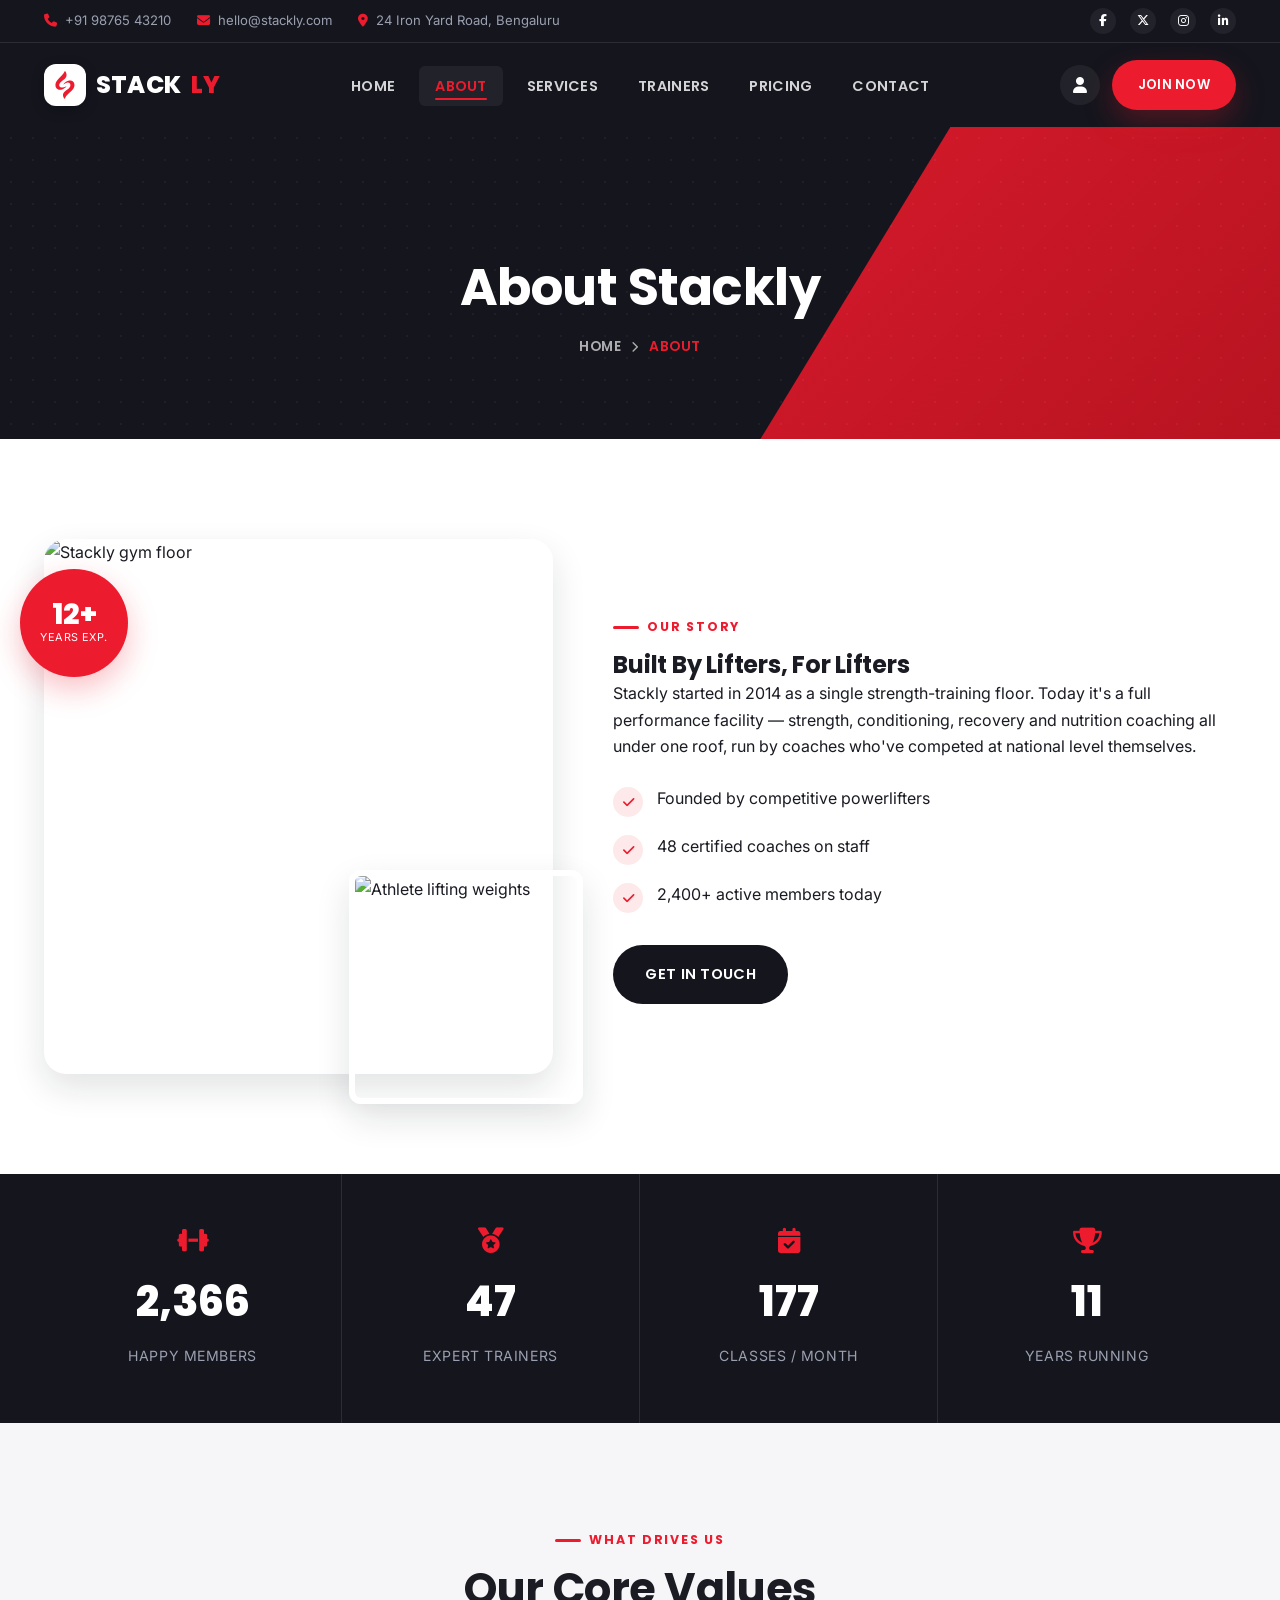
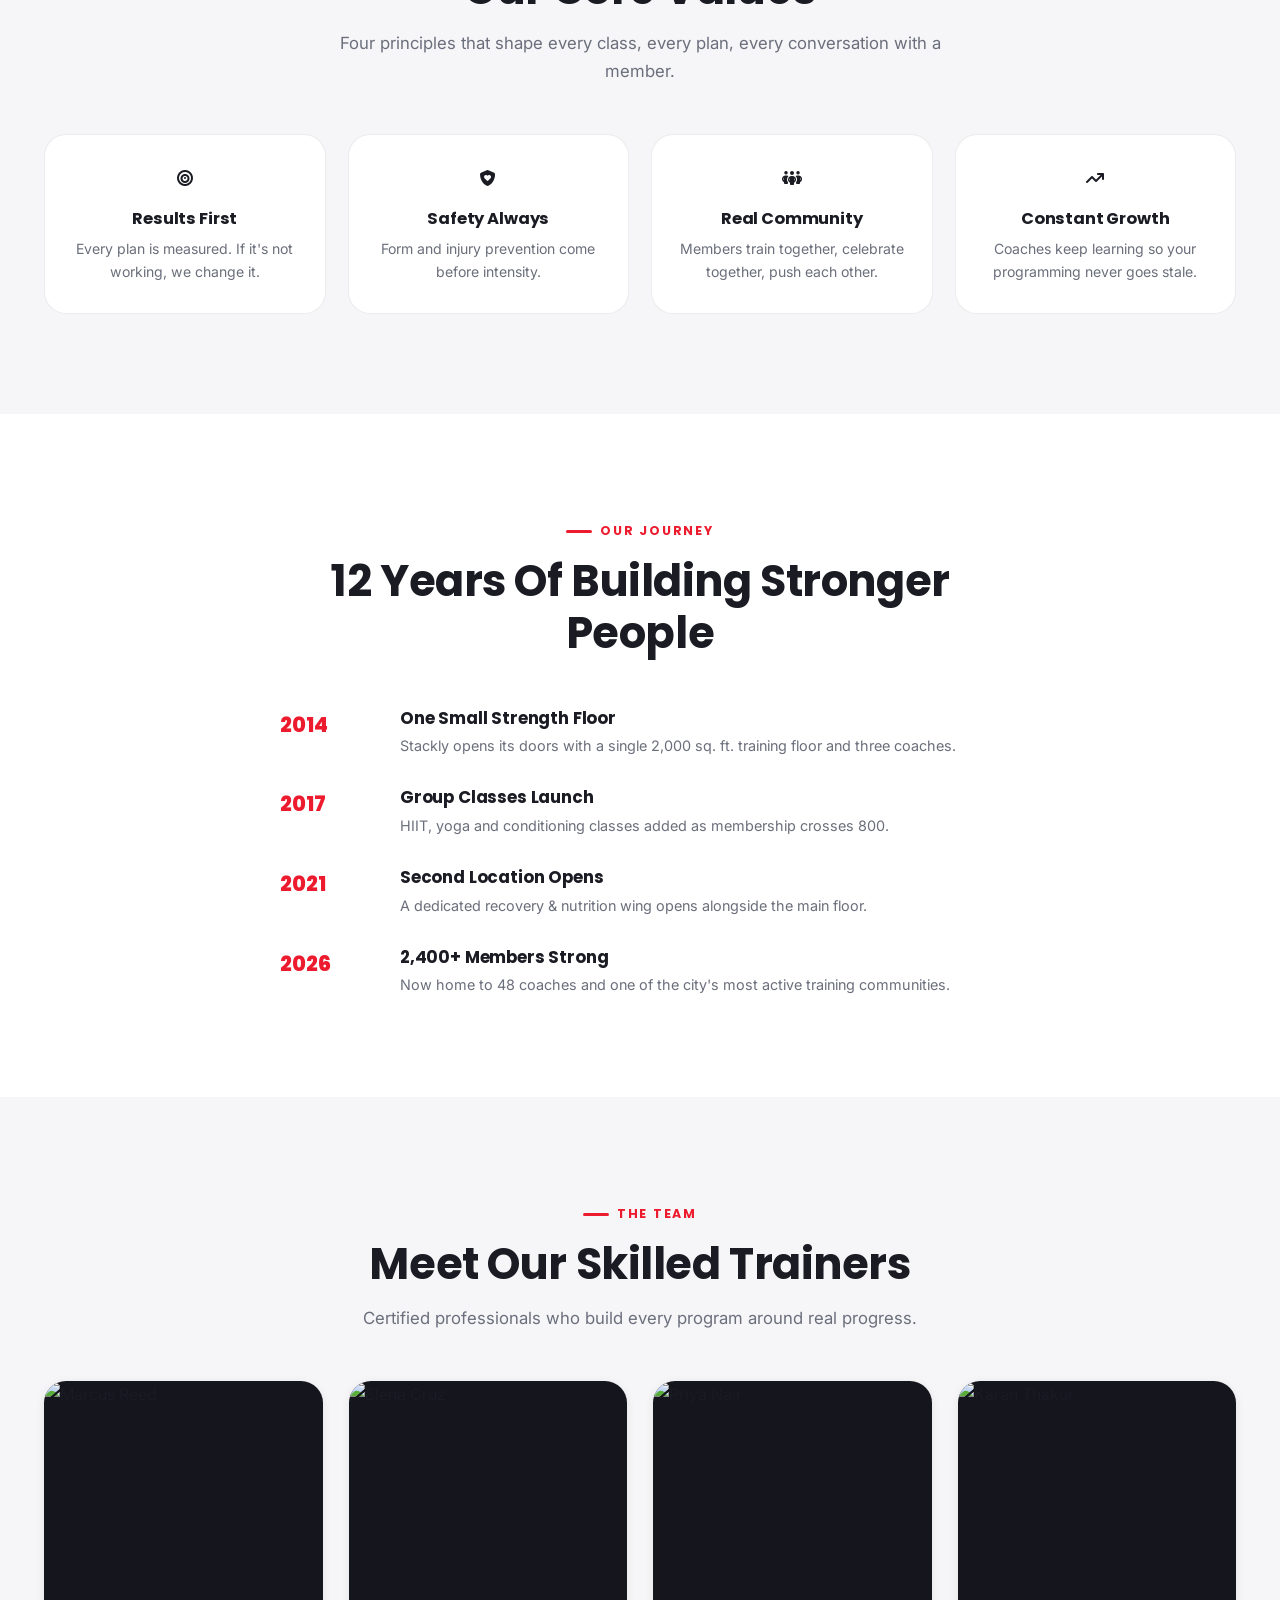
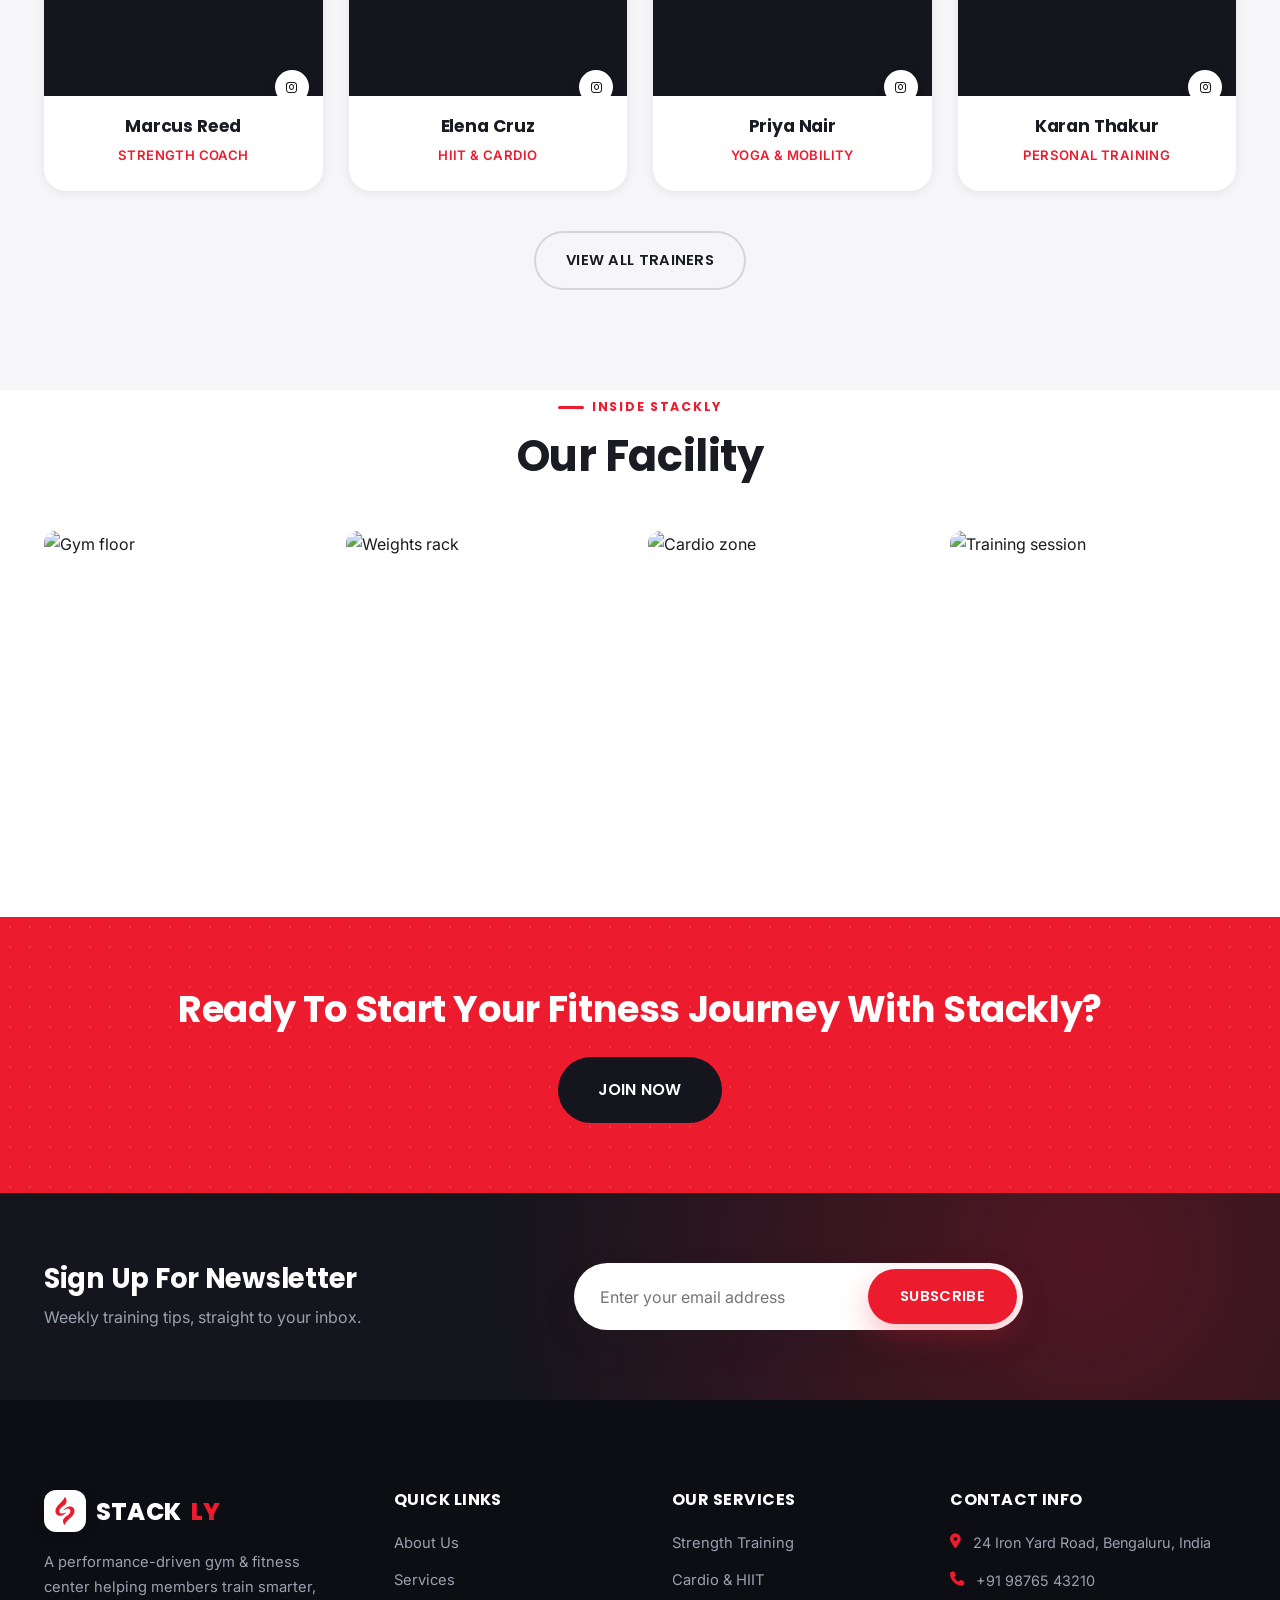
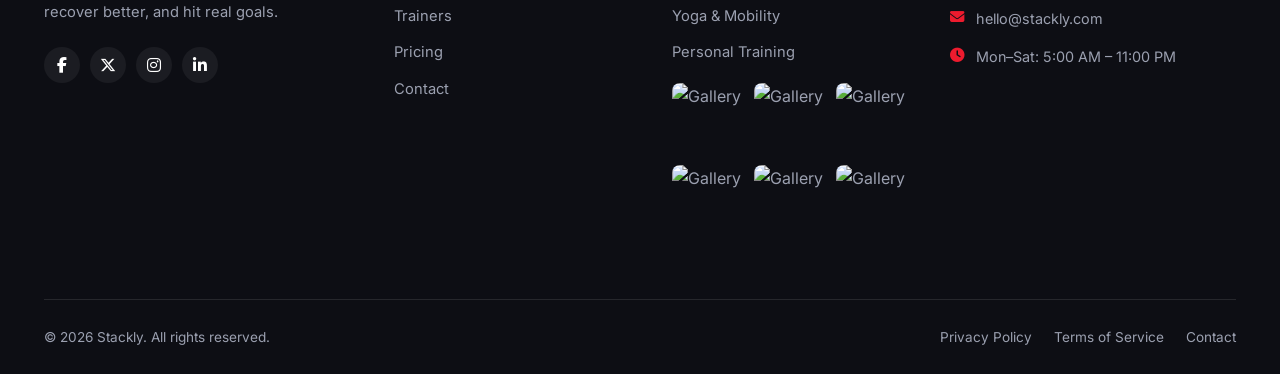
==== about.html @ 12e35c05 "first commit" ====
<!DOCTYPE html>
<html lang="en">
<head>
<meta charset="UTF-8" />
<meta name="viewport" content="width=device-width, initial-scale=1.0" />
<title>About Us — Stackly</title>
<meta name="description" content="Stackly is a performance gym and fitness center. Learn our story, values and the coaching team behind the training." />
<link rel="preconnect" href="https://fonts.googleapis.com">
<link rel="preconnect" href="https://fonts.gstatic.com" crossorigin>
<link href="https://fonts.googleapis.com/css2?family=Poppins:wght@500;600;700;800&family=Inter:wght@400;500;600;700&display=swap" rel="stylesheet">
<link rel="stylesheet" href="https://cdnjs.cloudflare.com/ajax/libs/font-awesome/6.5.1/css/all.min.css" integrity="sha512-DTOQO9RWCH3ppGqcWaEA1BIZOC6xxalwEsw9c2QQeAIftl+Vegovlnee1c9QX4TctnWMn13TZye+giMm8e2LwA==" crossorigin="anonymous" referrerpolicy="no-referrer" />
<link rel="stylesheet" href="style.css" />
</head>
<body>

<div id="loader" role="status" aria-live="polite">
  <div class="loader-inner">
    <div class="loader-logo">STACK<span>LY</span></div>
    <div class="loader-spinner"><svg viewBox="0 0 100 100"><circle class="track" cx="50" cy="50" r="42"></circle><circle class="active" cx="50" cy="50" r="42"></circle></svg></div>
    <div class="loader-text">Loading…</div>
  </div>
</div>

<div class="topbar">
  <div class="container">
    <div class="topbar-meta">
      <span><i class="fa-solid fa-phone"></i> +91 98765 43210</span>
      <span><i class="fa-solid fa-envelope"></i> hello@stackly.com</span>
      <span><i class="fa-solid fa-location-dot"></i> 24 Iron Yard Road, Bengaluru</span>
    </div>
    <div class="topbar-social">
      <a href="#" aria-label="Facebook"><i class="fa-brands fa-facebook-f"></i></a>
      <a href="#" aria-label="Twitter"><i class="fa-brands fa-x-twitter"></i></a>
      <a href="#" aria-label="Instagram"><i class="fa-brands fa-instagram"></i></a>
      <a href="#" aria-label="LinkedIn"><i class="fa-brands fa-linkedin-in"></i></a>
    </div>
  </div>
</div>

<header class="navbar">
  <div class="container">
    <a href="index.html" class="nav-logo"><span class="bolt"><img src="assets/logo-mark.svg" alt="" class="logo-mark" /></span>STACK<span class="brand-alt">LY</span></a>
    <ul class="nav-links">
      <li><a href="index.html" class="nav-link">Home</a></li>
      <li><a href="about.html" class="nav-link">About</a></li>
      <li><a href="services.html" class="nav-link">Services</a></li>
      <li><a href="trainers.html" class="nav-link">Trainers</a></li>
      <li><a href="pricing.html" class="nav-link">Pricing</a></li>
      <li><a href="contact.html" class="nav-link">Contact</a></li>
    </ul>
    <div class="nav-actions">
      <a href="login.html" class="nav-icon-btn" aria-label="Login"><i class="fa-solid fa-user"></i></a>
      <a href="signup.html" class="btn btn-primary">Join Now</a>
    </div>
    <button class="nav-toggle" aria-label="Toggle menu" aria-expanded="false"><span></span><span></span><span></span></button>
  </div>
</header>

<div class="mobile-overlay">
  <ul class="mobile-links">
    <li><a href="index.html">Home</a></li>
    <li><a href="about.html">About</a></li>
    <li><a href="services.html">Services</a></li>
    <li><a href="trainers.html">Trainers</a></li>
    <li><a href="pricing.html">Pricing</a></li>
    <li><a href="contact.html">Contact</a></li>
  </ul>
  <div class="mobile-actions">
    <a href="login.html" class="btn btn-outline btn-block">Login</a>
    <a href="signup.html" class="btn btn-primary btn-block">Join Now</a>
  </div>
  <div class="mobile-meta">
    <span><i class="fa-solid fa-phone"></i>&nbsp; +91 98765 43210</span>
    <span><i class="fa-solid fa-envelope"></i>&nbsp; hello@stackly.com</span>
  </div>
</div>

<section class="page-hero">
  <div class="container">
    <h1>About Stackly</h1>
    <div class="breadcrumb"><a href="index.html">Home</a><i class="fa-solid fa-chevron-right"></i><span class="current">About</span></div>
  </div>
</section>

<section class="about-teaser">
  <div class="container">
    <div class="teaser-media">
      <div class="teaser-exp-badge"><strong>12+</strong><span>Years Exp.</span></div>
      <div class="teaser-photo-main photo"><img src="https://images.unsplash.com/photo-1534438327276-14e5300c3a48?auto=format&fm=webp&fit=crop&w=800&q=80" alt="Stackly gym floor" loading="lazy" /></div>
      <div class="teaser-photo-float photo"><img src="https://images.unsplash.com/photo-1571731956672-f2b94d7dd0cb?auto=format&fm=webp&fit=crop&w=500&q=80" alt="Athlete lifting weights" loading="lazy" /></div>
    </div>
    <div class="teaser-content">
      <span class="eyebrow">Our Story</span>
      <h2>Built By Lifters, For Lifters</h2>
      <p>Stackly started in 2014 as a single strength-training floor. Today it's a full performance facility — strength, conditioning, recovery and nutrition coaching all under one roof, run by coaches who've competed at national level themselves.</p>
      <ul class="teaser-list">
        <li><i class="fa-solid fa-check"></i> Founded by competitive powerlifters</li>
        <li><i class="fa-solid fa-check"></i> 48 certified coaches on staff</li>
        <li><i class="fa-solid fa-check"></i> 2,400+ active members today</li>
      </ul>
      <a href="contact.html" class="btn btn-dark">Get In Touch</a>
    </div>
  </div>
</section>

<section class="stats-row">
  <div class="container">
    <div class="stat-item"><i class="fa-solid fa-dumbbell"></i><span class="stat-num" data-count="2400">0</span><span class="stat-label">Happy Members</span></div>
    <div class="stat-item"><i class="fa-solid fa-medal"></i><span class="stat-num" data-count="48">0</span><span class="stat-label">Expert Trainers</span></div>
    <div class="stat-item"><i class="fa-solid fa-calendar-check"></i><span class="stat-num" data-count="180">0</span><span class="stat-label">Classes / Month</span></div>
    <div class="stat-item"><i class="fa-solid fa-trophy"></i><span class="stat-num" data-count="12">0</span><span class="stat-label">Years Running</span></div>
  </div>
</section>

<section class="bg-alt" style="padding:100px 0;">
  <div class="container">
    <div class="section-head center">
      <span class="eyebrow">What Drives Us</span>
      <h2>Our Core Values</h2>
      <p>Four principles that shape every class, every plan, every conversation with a member.</p>
    </div>
    <div class="value-grid">
      <div class="value-card reveal reveal-delay-1"><div class="service-icon"><i class="fa-solid fa-bullseye"></i></div><h3>Results First</h3><p>Every plan is measured. If it's not working, we change it.</p></div>
      <div class="value-card reveal reveal-delay-2"><div class="service-icon"><i class="fa-solid fa-shield-heart"></i></div><h3>Safety Always</h3><p>Form and injury prevention come before intensity.</p></div>
      <div class="value-card reveal reveal-delay-3"><div class="service-icon"><i class="fa-solid fa-people-group"></i></div><h3>Real Community</h3><p>Members train together, celebrate together, push each other.</p></div>
      <div class="value-card reveal reveal-delay-4"><div class="service-icon"><i class="fa-solid fa-arrow-trend-up"></i></div><h3>Constant Growth</h3><p>Coaches keep learning so your programming never goes stale.</p></div>
    </div>
  </div>
</section>

<section style="padding:100px 0;">
  <div class="container">
    <div class="section-head center">
      <span class="eyebrow">Our Journey</span>
      <h2>12 Years Of Building Stronger People</h2>
    </div>
    <div class="timeline">
      <div class="timeline-item reveal"><div class="timeline-year">2014</div><div><h3>One Small Strength Floor</h3><p>Stackly opens its doors with a single 2,000 sq. ft. training floor and three coaches.</p></div></div>
      <div class="timeline-item reveal"><div class="timeline-year">2017</div><div><h3>Group Classes Launch</h3><p>HIIT, yoga and conditioning classes added as membership crosses 800.</p></div></div>
      <div class="timeline-item reveal"><div class="timeline-year">2021</div><div><h3>Second Location Opens</h3><p>A dedicated recovery & nutrition wing opens alongside the main floor.</p></div></div>
      <div class="timeline-item reveal"><div class="timeline-year">2026</div><div><h3>2,400+ Members Strong</h3><p>Now home to 48 coaches and one of the city's most active training communities.</p></div></div>
    </div>
  </div>
</section>

<section class="trainers-strip">
  <div class="container">
    <div class="section-head center">
      <span class="eyebrow">The Team</span>
      <h2>Meet Our Skilled Trainers</h2>
      <p>Certified professionals who build every program around real progress.</p>
    </div>
    <div class="trainer-grid">
      <div class="trainer-card reveal reveal-delay-1">
        <div class="trainer-photo photo"><img src="https://images.unsplash.com/photo-1594381898411-846e7d193883?auto=format&fm=webp&fit=crop&w=500&q=80" alt="Marcus Reed" loading="lazy" /><div class="trainer-social"><a href="#"><i class="fa-brands fa-instagram"></i></a><a href="#"><i class="fa-brands fa-facebook-f"></i></a></div></div>
        <div class="trainer-info"><h3>Marcus Reed</h3><span>Strength Coach</span></div>
      </div>
      <div class="trainer-card reveal reveal-delay-2">
        <div class="trainer-photo photo"><img src="https://images.unsplash.com/photo-1548690312-e3b507d8c110?auto=format&fm=webp&fit=crop&w=500&q=80" alt="Elena Cruz" loading="lazy" /><div class="trainer-social"><a href="#"><i class="fa-brands fa-instagram"></i></a><a href="#"><i class="fa-brands fa-facebook-f"></i></a></div></div>
        <div class="trainer-info"><h3>Elena Cruz</h3><span>HIIT & Cardio</span></div>
      </div>
      <div class="trainer-card reveal reveal-delay-3">
        <div class="trainer-photo photo"><img src="https://images.unsplash.com/photo-1607962837359-5e7e89f86776?auto=format&fm=webp&fit=crop&w=500&q=80" alt="Priya Nair" loading="lazy" /><div class="trainer-social"><a href="#"><i class="fa-brands fa-instagram"></i></a><a href="#"><i class="fa-brands fa-facebook-f"></i></a></div></div>
        <div class="trainer-info"><h3>Priya Nair</h3><span>Yoga & Mobility</span></div>
      </div>
      <div class="trainer-card reveal reveal-delay-4">
        <div class="trainer-photo photo"><img src="https://images.unsplash.com/photo-1500648767791-00dcc994a43e?auto=format&fm=webp&fit=crop&w=500&q=80" alt="Karan Thakur" loading="lazy" /><div class="trainer-social"><a href="#"><i class="fa-brands fa-instagram"></i></a><a href="#"><i class="fa-brands fa-facebook-f"></i></a></div></div>
        <div class="trainer-info"><h3>Karan Thakur</h3><span>Personal Training</span></div>
      </div>
    </div>
    <div style="text-align:center; margin-top:40px;"><a href="trainers.html" class="btn btn-outline">View All Trainers</a></div>
  </div>
</section>

<section style="padding:0 0 100px;">
  <div class="container">
    <div class="section-head center">
      <span class="eyebrow">Inside Stackly</span>
      <h2>Our Facility</h2>
    </div>
    <div class="gallery-grid">
      <a href="#" class="photo"><img src="https://images.unsplash.com/photo-1534438327276-14e5300c3a48?auto=format&fm=webp&fit=crop&w=400&q=80" alt="Gym floor" loading="lazy" /></a>
      <a href="#" class="photo"><img src="https://images.unsplash.com/photo-1571731956672-f2b94d7dd0cb?auto=format&fm=webp&fit=crop&w=400&q=80" alt="Weights rack" loading="lazy" /></a>
      <a href="#" class="photo"><img src="https://images.unsplash.com/photo-1583454110551-21f2fa2afe61?auto=format&fm=webp&fit=crop&w=400&q=80" alt="Cardio zone" loading="lazy" /></a>
      <a href="#" class="photo"><img src="https://images.unsplash.com/photo-1517836357463-d25dfeac3438?auto=format&fm=webp&fit=crop&w=400&q=80" alt="Training session" loading="lazy" /></a>
    </div>
  </div>
</section>

<section class="cta-band">
  <div class="container">
    <h2>Ready To Start Your Fitness Journey With Stackly?</h2>
    <a href="signup.html" class="btn btn-dark btn-lg">Join Now</a>
  </div>
</section>

<section class="newsletter-band">
  <div class="container">
    <div class="newsletter-copy"><h2>Sign Up For Newsletter</h2><p>Weekly training tips, straight to your inbox.</p></div>
    <form class="newsletter-form"><input type="email" placeholder="Enter your email address" required /><button type="submit" class="btn btn-primary">Subscribe</button></form>
    <span class="form-msg"></span>
  </div>
</section>

<footer class="footer">
  <div class="container">
    <div class="footer-grid">
      <div class="footer-brand">
        <a href="index.html" class="nav-logo"><span class="bolt"><img src="assets/logo-mark.svg" alt="" class="logo-mark" /></span>STACK<span class="brand-alt">LY</span></a>
        <p>A performance-driven gym & fitness center helping members train smarter, recover better, and hit real goals.</p>
        <div class="footer-social"><a href="#"><i class="fa-brands fa-facebook-f"></i></a><a href="#"><i class="fa-brands fa-x-twitter"></i></a><a href="#"><i class="fa-brands fa-instagram"></i></a><a href="#"><i class="fa-brands fa-linkedin-in"></i></a></div>
      </div>
      <div class="footer-col"><h4>Quick Links</h4><div class="footer-links"><a href="about.html">About Us</a><a href="services.html">Services</a><a href="trainers.html">Trainers</a><a href="pricing.html">Pricing</a><a href="contact.html">Contact</a></div></div>
      <div class="footer-col">
        <h4>Our Services</h4>
        <div class="footer-links"><a href="services.html#strength">Strength Training</a><a href="services.html#cardio">Cardio & HIIT</a><a href="services.html#yoga">Yoga & Mobility</a><a href="services.html#personal">Personal Training</a></div>
        <div class="footer-gallery">
          <a href="#" class="photo"><img src="https://images.unsplash.com/photo-1534438327276-14e5300c3a48?auto=format&fm=webp&fit=crop&w=200&q=80" alt="Gallery" loading="lazy" /></a>
          <a href="#" class="photo"><img src="https://images.unsplash.com/photo-1571731956672-f2b94d7dd0cb?auto=format&fm=webp&fit=crop&w=200&q=80" alt="Gallery" loading="lazy" /></a>
          <a href="#" class="photo"><img src="https://images.unsplash.com/photo-1583454110551-21f2fa2afe61?auto=format&fm=webp&fit=crop&w=200&q=80" alt="Gallery" loading="lazy" /></a>
          <a href="#" class="photo"><img src="https://images.unsplash.com/photo-1594381898411-846e7d193883?auto=format&fm=webp&fit=crop&w=200&q=80" alt="Gallery" loading="lazy" /></a>
          <a href="#" class="photo"><img src="https://images.unsplash.com/photo-1548690312-e3b507d8c110?auto=format&fm=webp&fit=crop&w=200&q=80" alt="Gallery" loading="lazy" /></a>
          <a href="#" class="photo"><img src="https://images.unsplash.com/photo-1607962837359-5e7e89f86776?auto=format&fm=webp&fit=crop&w=200&q=80" alt="Gallery" loading="lazy" /></a>
        </div>
      </div>
      <div class="footer-col">
        <h4>Contact Info</h4>
        <ul class="footer-contact">
          <li><i class="fa-solid fa-location-dot"></i> 24 Iron Yard Road, Bengaluru, India</li>
          <li><i class="fa-solid fa-phone"></i> +91 98765 43210</li>
          <li><i class="fa-solid fa-envelope"></i> hello@stackly.com</li>
          <li><i class="fa-solid fa-clock"></i> Mon–Sat: 5:00 AM – 11:00 PM</li>
        </ul>
      </div>
    </div>
    <div class="footer-bottom">
      <span>© 2026 Stackly. All rights reserved.</span>
      <div class="legal-links"><a href="#">Privacy Policy</a><a href="#">Terms of Service</a><a href="contact.html">Contact</a></div>
    </div>
  </div>
</footer>

<button class="scroll-top" aria-label="Scroll to top"><i class="fa-solid fa-arrow-up"></i></button>
<script src="script.js"></script>
</body>
</html>
---- style.css ----
/* =========================================================
   STACKLY — Gym & Fitness Center
   Design System / Shared Stylesheet — "Power Red" Theme
   Bold red + charcoal-black, white content sections,
   diagonal energy graphics for a high-performance training brand.
   ========================================================= */

/* ---------- Design Tokens ---------- */
:root {
  /* Brand colors */
  --bg: #ffffff;
  --bg-alt: #f6f6f9;
  --bg-dark: #14151d;
  --bg-dark-2: #1c1e29;
  --surface: #ffffff;
  --surface-dark: #1c1e29;
  --border: rgba(20, 21, 29, 0.08);
  --border-strong: rgba(20, 21, 29, 0.14);
  --border-on-dark: rgba(255, 255, 255, 0.1);

  --accent: #ed1b2e;          /* power red — primary CTA / energy */
  --accent-dark: #c5121f;
  --accent-rgb: 237, 27, 46;
  --ink: #14151d;             /* near-black secondary brand color */
  --ink-rgb: 20, 21, 29;

  --text: #1a1b23;
  --text-muted: #6b6f7b;
  --text-faint: #9698a3;
  --text-on-dark: #ffffff;
  --text-muted-on-dark: #9ba0b0;

  --success: #1fae72;
  --danger: #e0574a;

  --radius-sm: 6px;
  --radius-md: 12px;
  --radius-lg: 22px;
  --radius-pill: 999px;

  --shadow-sm: 0 2px 10px rgba(20, 21, 29, 0.08);
  --shadow-md: 0 14px 34px rgba(20, 21, 29, 0.12);
  --shadow-glow: 0 12px 30px rgba(237, 27, 46, 0.28);

  --ease: cubic-bezier(0.4, 0, 0.2, 1);
  --topbar-height: 42px;
  --nav-height: 84px;
}

@media (prefers-reduced-motion: reduce) {
  *, *::before, *::after {
    animation-duration: 0.01ms !important;
    animation-iteration-count: 1 !important;
    transition-duration: 0.01ms !important;
    scroll-behavior: auto !important;
  }
}

/* ---------- Reset ---------- */
* { margin: 0; padding: 0; box-sizing: border-box; }
html { scroll-behavior: smooth; }
body {
  background: var(--bg);
  color: var(--text);
  font-family: "Inter", -apple-system, BlinkMacSystemFont, sans-serif;
  font-size: 16px;
  line-height: 1.65;
  overflow-x: hidden;
  -webkit-font-smoothing: antialiased;
}
body.no-scroll { overflow: hidden; }
h1, h2, h3, h4, h5, h6 {
  font-family: "Poppins", "Inter", sans-serif;
  font-weight: 700;
  line-height: 1.2;
  color: var(--text);
  letter-spacing: -0.01em;
}
img { max-width: 100%; display: block; }
a { color: inherit; text-decoration: none; }
ul { list-style: none; }
button { font-family: inherit; cursor: pointer; border: none; background: none; }
input, textarea, select { font-family: inherit; font-size: inherit; }
.container {
  max-width: 1240px;
  margin: 0 auto;
  padding: 0 24px;
}
section { position: relative; }

/* ---------- Utility ---------- */
.text-accent { color: var(--accent); }
.bg-alt { background: var(--bg-alt); }
.bg-dark { background: var(--bg-dark); color: var(--text-on-dark); }
.mt-0 { margin-top: 0 !important; }

.eyebrow {
  display: inline-flex;
  align-items: center;
  gap: 8px;
  font-family: "Poppins", sans-serif;
  font-weight: 700;
  font-size: 0.78rem;
  letter-spacing: 0.14em;
  text-transform: uppercase;
  color: var(--accent);
  margin-bottom: 14px;
}
.eyebrow::before {
  content: "";
  width: 26px;
  height: 3px;
  background: var(--accent);
  border-radius: 2px;
}
.section-head {
  max-width: 640px;
  margin: 0 0 48px;
}
.section-head.center { margin-left: auto; margin-right: auto; text-align: center; }
.section-head h2 {
  font-size: clamp(1.9rem, 3.6vw, 2.7rem);
  margin-bottom: 14px;
}
.section-head p { color: var(--text-muted); font-size: 1.05rem; }
.bg-dark .section-head p { color: var(--text-muted-on-dark); }
.bg-dark .section-head h2 { color: var(--text-on-dark); }

/* ---------- Buttons ---------- */
.btn {
  display: inline-flex;
  align-items: center;
  justify-content: center;
  gap: 8px;
  padding: 15px 30px;
  border-radius: var(--radius-pill);
  font-family: "Poppins", sans-serif;
  font-weight: 600;
  font-size: 0.92rem;
  letter-spacing: 0.02em;
  text-transform: uppercase;
  transition: transform 0.25s var(--ease), box-shadow 0.25s var(--ease), background 0.25s var(--ease), color 0.25s var(--ease), border-color .25s var(--ease);
  white-space: nowrap;
  border: 2px solid transparent;
}
.btn-primary {
  background: var(--accent);
  color: #fff;
  box-shadow: var(--shadow-glow);
}
.btn-primary:hover { background: var(--accent-dark); transform: translateY(-3px); box-shadow: 0 18px 36px rgba(237,27,46,.36); }
.btn-dark {
  background: var(--ink);
  color: #fff;
}
.btn-dark:hover { background: #000; transform: translateY(-3px); }
.btn-outline {
  background: transparent;
  color: var(--text);
  border-color: var(--border-strong);
}
.btn-outline:hover { border-color: var(--accent); color: var(--accent); transform: translateY(-3px); }
.bg-dark .btn-outline, .navbar .btn-outline { color: var(--text-on-dark); border-color: var(--border-on-dark); }
.bg-dark .btn-outline:hover, .navbar .btn-outline:hover { border-color: var(--accent); color: var(--accent); }
.btn-lg { padding: 18px 38px; font-size: 0.98rem; }
.btn-sm { padding: 10px 20px; font-size: 0.8rem; }
.btn-block { width: 100%; }
.btn-icon-circle {
  width: 54px; height: 54px; border-radius: 50%;
  display: inline-flex; align-items: center; justify-content: center;
  background: var(--accent); color: #fff; font-size: 1rem;
  transition: transform .25s var(--ease), background .25s var(--ease);
}
.btn-icon-circle:hover { background: var(--ink); transform: translateY(-3px) rotate(8deg); }

/* ---------- Loader ---------- */
#loader {
  position: fixed; inset: 0; z-index: 9999;
  background: var(--bg-dark);
  display: flex; align-items: center; justify-content: center;
  transition: opacity 0.6s var(--ease), visibility 0.6s var(--ease);
}
#loader.hidden { opacity: 0; visibility: hidden; pointer-events: none; }
.loader-inner { text-align: center; }
.loader-logo {
  font-family: "Poppins", sans-serif;
  font-weight: 800;
  font-size: 1.9rem;
  letter-spacing: 0.06em;
  color: #fff;
  margin-bottom: 28px;
  text-transform: uppercase;
}
.loader-logo span { color: var(--accent); }
.loader-spinner { width: 70px; height: 70px; margin: 0 auto 20px; }
.loader-spinner svg { width: 100%; height: 100%; transform: rotate(-90deg); }
.loader-spinner .track { fill: none; stroke: rgba(255,255,255,0.12); stroke-width: 6; }
.loader-spinner .active {
  fill: none; stroke: var(--accent); stroke-width: 6; stroke-linecap: round;
  stroke-dasharray: 264;
  stroke-dashoffset: 264;
  animation: loaderDash 1.3s var(--ease) infinite;
}
@keyframes loaderDash {
  0% { stroke-dashoffset: 264; }
  50% { stroke-dashoffset: 60; }
  100% { stroke-dashoffset: 264; transform-origin: center; }
}
.loader-text { color: var(--text-muted-on-dark); font-size: 0.88rem; letter-spacing: 0.04em; }

/* ---------- Topbar ---------- */
.topbar {
  background: var(--ink);
  color: var(--text-muted-on-dark);
  font-size: 0.82rem;
  border-bottom: 1px solid var(--border-on-dark);
}
.topbar .container {
  display: flex;
  align-items: center;
  justify-content: space-between;
  height: var(--topbar-height);
}
.topbar-meta { display: flex; align-items: center; gap: 26px; }
.topbar-meta span { display: inline-flex; align-items: center; gap: 8px; }
.topbar-meta i { color: var(--accent); }
.topbar-social { display: flex; align-items: center; gap: 14px; }
.topbar-social a {
  width: 26px; height: 26px; border-radius: 50%;
  display: inline-flex; align-items: center; justify-content: center;
  background: rgba(255,255,255,0.06); color: #fff; font-size: 0.76rem;
  transition: background .25s var(--ease), color .25s var(--ease);
}
.topbar-social a:hover { background: var(--accent); }

/* ---------- Navbar ---------- */
.navbar {
  position: sticky; top: 0; z-index: 1000;
  background: var(--ink);
  height: var(--nav-height);
  display: flex; align-items: center;
  transition: box-shadow .3s var(--ease), height .3s var(--ease);
}
.navbar.scrolled { box-shadow: 0 8px 24px rgba(0,0,0,0.28); height: 72px; }
.navbar .container { display: flex; align-items: center; justify-content: space-between; width: 100%; }
.nav-logo {
  display: inline-flex; align-items: center; gap: 10px;
  font-family: "Poppins", sans-serif;
  font-weight: 800;
  font-size: 1.5rem;
  color: #fff;
  letter-spacing: 0.01em;
  text-transform: uppercase;
  transition: transform .3s var(--ease);
}
.nav-logo:hover { transform: translateY(-1px); }
.nav-logo .bolt {
  width: 42px; height: 42px; border-radius: 12px;
  background: #fff;
  display: inline-flex; align-items: center; justify-content: center;
  box-shadow: 0 4px 14px rgba(0,0,0,0.18);
  transition: transform .4s cubic-bezier(0.34, 1.56, 0.64, 1), box-shadow .3s var(--ease);
}
.nav-logo .bolt img { width: 22px; height: auto; display: block; }
.nav-logo:hover .bolt { transform: rotate(-10deg) scale(1.08); box-shadow: 0 8px 20px rgba(237,27,46,0.35); }
.nav-logo .brand-alt { color: var(--accent); font-weight: 800; }
.nav-links { display: flex; align-items: center; gap: 8px; }
.nav-link {
  position: relative;
  padding: 10px 16px;
  font-family: "Poppins", sans-serif;
  font-weight: 600;
  font-size: 0.9rem;
  color: rgba(255,255,255,0.82);
  text-transform: uppercase;
  letter-spacing: 0.02em;
  border-radius: var(--radius-sm);
  transition: color .25s var(--ease), background .25s var(--ease);
}
.nav-link:hover, .nav-link.active { color: #fff; background: rgba(255,255,255,0.06); }
.nav-link.active { color: var(--accent); }
.nav-actions { display: flex; align-items: center; gap: 12px; }
.nav-actions .btn { padding: 12px 24px; font-size: 0.82rem; }
.nav-icon-btn {
  width: 40px; height: 40px; border-radius: 50%;
  display: inline-flex; align-items: center; justify-content: center;
  color: #fff; background: rgba(255,255,255,0.06);
  transition: background .25s var(--ease), color .25s var(--ease);
}
.nav-icon-btn:hover { background: var(--accent); }

.nav-toggle {
  display: none;
  width: 44px; height: 44px;
  flex-direction: column; align-items: center; justify-content: center; gap: 5px;
  border-radius: 50%;
  background: rgba(255,255,255,0.06);
}
.nav-toggle span { width: 20px; height: 2px; background: #fff; border-radius: 2px; transition: transform .3s var(--ease), opacity .3s var(--ease); }
.nav-toggle.open span:nth-child(1) { transform: translateY(7px) rotate(45deg); }
.nav-toggle.open span:nth-child(2) { opacity: 0; }
.nav-toggle.open span:nth-child(3) { transform: translateY(-7px) rotate(-45deg); }

.mobile-overlay {
  position: fixed; inset: 0; z-index: 999;
  background: var(--ink);
  display: flex; flex-direction: column; align-items: center; justify-content: center; gap: 34px;
  transform: translateY(-100%);
  opacity: 0;
  transition: transform .5s var(--ease), opacity .5s var(--ease);
  padding: 90px 24px 40px;
  overflow-y: auto;
}
.mobile-overlay.open { transform: translateY(0); opacity: 1; }
.mobile-parent { display: flex; align-items: center; gap: 8px; }
.mobile-submenu { max-height: 0; overflow: hidden; transition: max-height .3s var(--ease); display: flex; flex-direction: column; gap: 10px; }
.mobile-submenu.open { max-height: 300px; margin-top: 10px; }
.mobile-submenu a { font-size: 1.05rem !important; color: var(--text-muted-on-dark) !important; }
.mobile-links { display: flex; flex-direction: column; align-items: center; gap: 14px; }
.mobile-links a {
  font-family: "Poppins", sans-serif;
  font-size: 1.5rem; font-weight: 700; color: #fff; text-transform: uppercase;
}
.mobile-links a:hover { color: var(--accent); }
.mobile-actions { display: flex; flex-direction: column; gap: 14px; width: 100%; max-width: 280px; }
.mobile-meta { display: flex; flex-direction: column; gap: 10px; color: var(--text-muted-on-dark); font-size: 0.9rem; text-align: center; }

/* ---------- Reveal / Counter shared utilities ---------- */
.reveal { opacity: 0; transform: translateY(34px); transition: opacity .7s var(--ease), transform .7s var(--ease); }
.reveal.in-view { opacity: 1; transform: translateY(0); }
.reveal-delay-1.in-view { transition-delay: .08s; }
.reveal-delay-2.in-view { transition-delay: .16s; }
.reveal-delay-3.in-view { transition-delay: .24s; }
.reveal-delay-4.in-view { transition-delay: .32s; }
.reveal-delay-5.in-view { transition-delay: .4s; }
.reveal-delay-6.in-view { transition-delay: .48s; }

.scroll-top {
  position: fixed; right: 26px; bottom: 26px; z-index: 500;
  width: 48px; height: 48px; border-radius: 50%;
  background: var(--accent); color: #fff;
  display: flex; align-items: center; justify-content: center;
  box-shadow: var(--shadow-glow);
  opacity: 0; visibility: hidden; transform: translateY(14px);
  transition: opacity .3s var(--ease), transform .3s var(--ease), visibility .3s var(--ease);
}
.scroll-top.show { opacity: 1; visibility: visible; transform: translateY(0); }

/* =========================================================
   HERO (Home)
   ========================================================= */
.hero {
  position: relative;
  background: var(--ink);
  color: #fff;
  padding: 100px 0 0;
  overflow: hidden;
  min-height: 720px;
  display: flex;
  align-items: center;
}
.hero::before {
  content: "";
  position: absolute;
  top: 0; right: -8%;
  width: 62%; height: 100%;
  background: linear-gradient(135deg, var(--accent), var(--accent-dark));
  clip-path: polygon(30% 0, 100% 0, 100% 100%, 0% 100%);
  opacity: 0.96;
}
.hero::after {
  content: "";
  position: absolute;
  inset: 0;
  background-image: radial-gradient(rgba(255,255,255,0.045) 1px, transparent 1px);
  background-size: 22px 22px;
  opacity: 0.5;
  pointer-events: none;
}
.hero .container {
  display: grid;
  grid-template-columns: 1.05fr 0.95fr;
  align-items: center;
  gap: 40px;
  position: relative;
  z-index: 2;
}
.hero-eyebrow {
  display: inline-flex; align-items: center; gap: 10px;
  background: rgba(255,255,255,0.08);
  border: 1px solid rgba(255,255,255,0.14);
  padding: 8px 18px; border-radius: var(--radius-pill);
  font-family: "Poppins", sans-serif; font-weight: 600; font-size: 0.8rem;
  letter-spacing: 0.08em; text-transform: uppercase;
  margin-bottom: 24px; color: #fff;
}
.hero-eyebrow i { color: var(--accent); }
.hero-content h1 {
  font-size: clamp(2.6rem, 5.4vw, 4.4rem);
  color: #fff;
  margin-bottom: 22px;
}
.hero-content h1 span { color: var(--accent); }
.hero-content p {
  color: rgba(255,255,255,0.72);
  font-size: 1.1rem;
  max-width: 480px;
  margin-bottom: 36px;
}
.hero-actions { display: flex; align-items: center; gap: 18px; flex-wrap: wrap; margin-bottom: 44px; }
.hero-play {
  display: inline-flex; align-items: center; gap: 12px;
  font-family: "Poppins", sans-serif; font-weight: 600; font-size: 0.92rem; color: #fff;
}
.hero-play .play-circle {
  width: 52px; height: 52px; border-radius: 50%;
  background: rgba(255,255,255,0.12);
  border: 1px solid rgba(255,255,255,0.24);
  display: inline-flex; align-items: center; justify-content: center;
  transition: background .25s var(--ease), transform .25s var(--ease);
}
.hero-play:hover .play-circle { background: var(--accent); transform: scale(1.08); }
.hero-stats-row { display: flex; gap: 34px; flex-wrap: wrap; }
.hero-stats-row .stat-block strong {
  display: block; font-family: "Poppins", sans-serif; font-size: 1.9rem; font-weight: 800; color: #fff;
}
.hero-stats-row .stat-block span { color: rgba(255,255,255,0.6); font-size: 0.85rem; text-transform: uppercase; letter-spacing: 0.04em; }

.hero-visual { position: relative; }
.hero-photo-frame {
  position: relative;
  border-radius: var(--radius-lg);
  overflow: hidden;
  aspect-ratio: 4/5;
  box-shadow: 0 30px 60px rgba(0,0,0,0.4);
  border: 6px solid rgba(255,255,255,0.1);
}
.hero-photo-frame img { width: 100%; height: 100%; object-fit: cover; }
.hero-badge-float {
  position: absolute; left: -30px; bottom: 40px;
  background: #fff; color: var(--text);
  border-radius: var(--radius-md);
  padding: 16px 20px;
  box-shadow: var(--shadow-md);
  display: flex; align-items: center; gap: 14px;
  min-width: 210px;
  animation: floatY 4.5s ease-in-out infinite;
}
.hero-badge-float .badge-icon {
  width: 44px; height: 44px; border-radius: 50%;
  background: var(--accent); color: #fff;
  display: inline-flex; align-items: center; justify-content: center; font-size: 1rem; flex: none;
}
.hero-badge-float strong { display: block; font-family: "Poppins", sans-serif; font-size: 1rem; }
.hero-badge-float span { color: var(--text-muted); font-size: 0.8rem; }
@keyframes floatY { 0%,100% { transform: translateY(0); } 50% { transform: translateY(-14px); } }

/* BMI calculator bar overlapping hero bottom */
.bmi-bar {
  position: relative; z-index: 3;
  margin-top: -46px;
}
.bmi-bar .container { position: relative; z-index: 3; }
.bmi-card {
  background: #fff;
  border-radius: var(--radius-lg);
  box-shadow: var(--shadow-md);
  padding: 30px 34px;
  display: grid;
  grid-template-columns: auto 1fr 1fr 1fr auto;
  gap: 22px;
  align-items: end;
}
.bmi-card .bmi-title { display: flex; flex-direction: column; gap: 6px; }
.bmi-card .bmi-title strong { font-family: "Poppins", sans-serif; font-size: 1.05rem; }
.bmi-card .bmi-title span { color: var(--text-muted); font-size: 0.8rem; }
.bmi-field label {
  display: block; font-size: 0.76rem; font-weight: 600; text-transform: uppercase;
  letter-spacing: 0.04em; color: var(--text-muted); margin-bottom: 8px;
}
.bmi-field input, .bmi-field select {
  width: 100%; padding: 12px 14px; border-radius: var(--radius-sm);
  border: 1.5px solid var(--border-strong); background: var(--bg-alt); color: var(--text);
  transition: border-color .2s var(--ease);
}
.bmi-field input:focus, .bmi-field select:focus { outline: none; border-color: var(--accent); }
.bmi-result {
  padding: 10px 18px; border-radius: var(--radius-sm); background: var(--bg-alt);
  font-family: "Poppins", sans-serif; font-weight: 700; text-align: center; white-space: nowrap;
}
.bmi-result span { display: block; font-size: 0.7rem; font-weight: 600; text-transform: uppercase; color: var(--text-muted); margin-bottom: 4px; }
.bmi-result strong { color: var(--accent); font-size: 1.15rem; }

/* ---------- Page Hero (inner pages) ---------- */
.page-hero {
  position: relative;
  background: var(--ink);
  color: #fff;
  padding: 130px 0 80px;
  overflow: hidden;
  text-align: center;
}
.page-hero::before {
  content: "";
  position: absolute; top: 0; right: -10%;
  width: 55%; height: 100%;
  background: linear-gradient(135deg, var(--accent), var(--accent-dark));
  clip-path: polygon(35% 0, 100% 0, 100% 100%, 8% 100%);
  opacity: 0.9;
}
.page-hero::after {
  content: "";
  position: absolute; inset: 0;
  background-image: radial-gradient(rgba(255,255,255,0.045) 1px, transparent 1px);
  background-size: 22px 22px;
}
.page-hero .container { position: relative; z-index: 2; }
.page-hero h1 { font-size: clamp(2.2rem, 4.6vw, 3.2rem); color: #fff; margin-bottom: 14px; }
.breadcrumb {
  display: inline-flex; align-items: center; gap: 10px;
  font-family: "Poppins", sans-serif; font-weight: 600; font-size: 0.86rem;
  color: rgba(255,255,255,0.65); text-transform: uppercase; letter-spacing: 0.04em;
}
.breadcrumb a:hover { color: var(--accent); }
.breadcrumb i { font-size: 0.7rem; }
.breadcrumb .current { color: var(--accent); }

/* ---------- Stats Row ---------- */
.stats-row {
  background: var(--bg-dark);
  padding: 0;
}
.stats-row .container {
  display: grid;
  grid-template-columns: repeat(4, 1fr);
  gap: 0;
}
.stat-item {
  text-align: center;
  padding: 54px 20px;
  border-right: 1px solid var(--border-on-dark);
}
.stat-item:last-child { border-right: none; }
.stat-item i { font-size: 1.6rem; color: var(--accent); margin-bottom: 14px; }
.stat-item .stat-num {
  display: block;
  font-family: "Poppins", sans-serif; font-weight: 800; font-size: 2.6rem; color: #fff;
  margin-bottom: 6px;
}
.stat-item .stat-label { color: var(--text-muted-on-dark); font-size: 0.88rem; text-transform: uppercase; letter-spacing: 0.04em; }

/* ---------- About Teaser Split ---------- */
.about-teaser {
  padding: 100px 0;
}
.about-teaser .container {
  display: grid;
  grid-template-columns: 0.9fr 1.1fr;
  gap: 60px;
  align-items: center;
}
.teaser-media { position: relative; }
.teaser-photo-main {
  border-radius: var(--radius-lg);
  overflow: hidden;
  aspect-ratio: 1/1.05;
  box-shadow: var(--shadow-md);
}
.teaser-photo-main img { width: 100%; height: 100%; object-fit: cover; }
.teaser-photo-float {
  position: absolute; right: -30px; bottom: -30px;
  width: 46%; aspect-ratio: 1/1;
  border-radius: var(--radius-md);
  overflow: hidden;
  border: 6px solid #fff;
  box-shadow: var(--shadow-md);
}
.teaser-photo-float img { width: 100%; height: 100%; object-fit: cover; }
.teaser-exp-badge {
  position: absolute; left: -24px; top: 30px;
  background: var(--accent); color: #fff;
  width: 108px; height: 108px; border-radius: 50%;
  display: flex; flex-direction: column; align-items: center; justify-content: center;
  text-align: center; box-shadow: var(--shadow-glow);
}
.teaser-exp-badge strong { font-family: "Poppins", sans-serif; font-size: 1.8rem; font-weight: 800; line-height: 1; }
.teaser-exp-badge span { font-size: 0.68rem; text-transform: uppercase; letter-spacing: 0.04em; }
.teaser-list { display: grid; gap: 16px; margin: 26px 0 32px; }
.teaser-list li { display: flex; align-items: flex-start; gap: 14px; }
.teaser-list i {
  width: 30px; height: 30px; border-radius: 50%; flex: none;
  background: rgba(var(--accent-rgb), 0.1); color: var(--accent);
  display: inline-flex; align-items: center; justify-content: center; font-size: 0.82rem; margin-top: 2px;
}

/* ---------- Process Steps ---------- */
.process-steps {
  background: var(--bg-alt);
  padding: 100px 0;
}
.process-grid {
  display: grid;
  grid-template-columns: repeat(3, 1fr);
  gap: 30px;
  counter-reset: step;
}
.process-card {
  background: #fff;
  border-radius: var(--radius-lg);
  padding: 40px 30px;
  text-align: center;
  box-shadow: var(--shadow-sm);
  position: relative;
  transition: transform .3s var(--ease), box-shadow .3s var(--ease);
}
.process-card:hover { transform: translateY(-8px); box-shadow: var(--shadow-md); }
.process-num {
  position: absolute; top: 20px; right: 26px;
  font-family: "Poppins", sans-serif; font-weight: 800; font-size: 2.4rem;
  color: var(--bg-alt); -webkit-text-stroke: 1px var(--border-strong);
}
.process-icon {
  width: 84px; height: 84px; border-radius: 50%; margin: 0 auto 22px;
  background: rgba(var(--accent-rgb), 0.08); color: var(--accent);
  display: flex; align-items: center; justify-content: center; font-size: 2rem;
  transition: background .3s var(--ease), color .3s var(--ease);
}
.process-card:hover .process-icon { background: var(--accent); color: #fff; }
.process-card h3 { font-size: 1.2rem; margin-bottom: 12px; }
.process-card p { color: var(--text-muted); font-size: 0.94rem; }

/* ---------- Service Icon Cards (9-grid) ---------- */
.services-grid {
  display: grid;
  grid-template-columns: repeat(3, 1fr);
  gap: 26px;
}
.service-icon-card {
  background: #fff;
  border: 1px solid var(--border);
  border-radius: var(--radius-lg);
  padding: 36px 30px;
  transition: transform .3s var(--ease), box-shadow .3s var(--ease), background .3s var(--ease), border-color .3s var(--ease);
  position: relative;
  overflow: hidden;
}
.service-icon-card::before {
  content: "";
  position: absolute; left: 0; top: 0; bottom: 0; width: 4px;
  background: var(--accent);
  transform: scaleY(0);
  transition: transform .3s var(--ease);
  transform-origin: bottom;
}
.service-icon-card:hover {
  transform: translateY(-8px);
  box-shadow: var(--shadow-md);
  border-color: transparent;
}
.service-icon-card:hover::before { transform: scaleY(1); }
.service-icon-card .service-icon {
  width: 66px; height: 66px; border-radius: var(--radius-md);
  background: rgba(var(--accent-rgb), 0.08); color: var(--accent);
  display: flex; align-items: center; justify-content: center; font-size: 1.6rem;
  margin-bottom: 22px;
  transition: background .3s var(--ease), color .3s var(--ease);
}
.service-icon-card:hover .service-icon { background: var(--accent); color: #fff; }
.service-icon-card h3 { font-size: 1.18rem; margin-bottom: 10px; }
.service-icon-card p { color: var(--text-muted); font-size: 0.92rem; margin-bottom: 16px; }
.service-icon-card .service-link {
  display: inline-flex; align-items: center; gap: 8px;
  font-family: "Poppins", sans-serif; font-weight: 600; font-size: 0.85rem; color: var(--text);
}
.service-icon-card .service-link i { font-size: 0.72rem; color: var(--accent); transition: transform .25s var(--ease); }
.service-icon-card:hover .service-link i { transform: translateX(4px); }

/* Service detail page blocks (services.html deep sections) */
.service-detail { padding: 90px 0; }
.service-detail:nth-child(even) { background: var(--bg-alt); }
.service-detail .container { display: grid; grid-template-columns: 1fr 1fr; gap: 60px; align-items: center; }
.service-detail.reverse .container { direction: rtl; }
.service-detail.reverse .container > * { direction: ltr; }
.service-detail-media { border-radius: var(--radius-lg); overflow: hidden; aspect-ratio: 4/3.2; box-shadow: var(--shadow-md); }
.service-detail-media img { width: 100%; height: 100%; object-fit: cover; }
.service-detail-body .service-tag {
  display: inline-flex; align-items: center; gap: 8px;
  background: rgba(var(--accent-rgb), 0.08); color: var(--accent);
  padding: 6px 16px; border-radius: var(--radius-pill);
  font-family: "Poppins", sans-serif; font-weight: 700; font-size: 0.76rem; text-transform: uppercase; letter-spacing: 0.06em;
  margin-bottom: 18px;
}
.service-detail-body h2 { font-size: 1.9rem; margin-bottom: 16px; }
.service-detail-body p { color: var(--text-muted); margin-bottom: 20px; }
.service-detail-list { display: grid; gap: 12px; margin-bottom: 26px; }
.service-detail-list li { display: flex; align-items: center; gap: 12px; font-size: 0.94rem; }
.service-detail-list i { color: var(--accent); }

/* ---------- Class Schedule Table ---------- */
.schedule-wrap {
  background: #fff;
  border-radius: var(--radius-lg);
  box-shadow: var(--shadow-md);
  overflow: hidden;
}
.schedule-tabs {
  display: flex; flex-wrap: wrap;
  border-bottom: 1px solid var(--border);
}
.schedule-tab {
  padding: 18px 26px;
  font-family: "Poppins", sans-serif; font-weight: 600; font-size: 0.9rem;
  color: var(--text-muted);
  border-bottom: 3px solid transparent;
  transition: color .25s var(--ease), border-color .25s var(--ease);
}
.schedule-tab:hover { color: var(--text); }
.schedule-tab.active { color: var(--accent); border-color: var(--accent); }
.schedule-table-scroll { overflow-x: auto; }
table.schedule-table { width: 100%; border-collapse: collapse; min-width: 720px; }
table.schedule-table thead tr { background: var(--ink); }
table.schedule-table thead th {
  color: #fff; font-family: "Poppins", sans-serif; font-weight: 600; font-size: 0.82rem;
  text-transform: uppercase; letter-spacing: 0.04em; padding: 16px 20px; text-align: left;
}
table.schedule-table tbody td { padding: 18px 20px; border-bottom: 1px solid var(--border); font-size: 0.92rem; }
table.schedule-table tbody tr:hover { background: var(--bg-alt); }
table.schedule-table tbody tr:last-child td { border-bottom: none; }
.schedule-class-name { font-family: "Poppins", sans-serif; font-weight: 600; color: var(--text); }
.schedule-class-name span { display: block; color: var(--text-muted); font-weight: 400; font-size: 0.8rem; margin-top: 2px; }
.schedule-empty { color: var(--text-faint); }

/* ---------- Trainers ---------- */
.trainers-strip { padding: 100px 0; background: var(--bg-alt); }
.trainer-grid { display: grid; grid-template-columns: repeat(4, 1fr); gap: 26px; }
.trainer-card {
  background: #fff; border-radius: var(--radius-lg); overflow: hidden;
  box-shadow: var(--shadow-sm);
  transition: transform .3s var(--ease), box-shadow .3s var(--ease);
}
.trainer-card:hover { transform: translateY(-8px); box-shadow: var(--shadow-md); }
.trainer-photo { position: relative; aspect-ratio: 3/3.4; overflow: hidden; background: var(--ink); }
.trainer-photo img { width: 100%; height: 100%; object-fit: cover; transition: transform .5s var(--ease); }
.trainer-card:hover .trainer-photo img { transform: scale(1.06); }
.trainer-social {
  position: absolute; right: 14px; bottom: -50px;
  display: flex; flex-direction: column; gap: 8px;
  transition: bottom .3s var(--ease);
}
.trainer-card:hover .trainer-social { bottom: 14px; }
.trainer-social a {
  width: 34px; height: 34px; border-radius: 50%; background: #fff; color: var(--ink);
  display: inline-flex; align-items: center; justify-content: center; font-size: 0.8rem;
  box-shadow: var(--shadow-sm);
  transition: background .25s var(--ease), color .25s var(--ease);
}
.trainer-social a:hover { background: var(--accent); color: #fff; }
.trainer-info { padding: 20px 22px 24px; text-align: center; }
.trainer-info h3 { font-size: 1.08rem; margin-bottom: 4px; }
.trainer-info span { color: var(--accent); font-size: 0.82rem; font-weight: 600; text-transform: uppercase; letter-spacing: 0.03em; }
.trainer-info p { color: var(--text-muted); font-size: 0.86rem; margin-top: 10px; }

.trainer-detail-card { display: grid; grid-template-columns: 0.8fr 1.2fr; gap: 50px; align-items: center; background: #fff; border-radius: var(--radius-lg); padding: 40px; box-shadow: var(--shadow-sm); margin-bottom: 30px; }
.trainer-detail-photo { border-radius: var(--radius-md); overflow: hidden; aspect-ratio: 1/1.1; }
.trainer-detail-photo img { width: 100%; height: 100%; object-fit: cover; }
.trainer-detail-tags { display: flex; flex-wrap: wrap; gap: 8px; margin: 14px 0 16px; }
.trainer-detail-tags span { background: var(--bg-alt); padding: 6px 14px; border-radius: var(--radius-pill); font-size: 0.78rem; font-weight: 600; color: var(--text-muted); }

/* ---------- Brand / Partner Logo Strip ---------- */
.brand-strip { padding: 56px 0; border-top: 1px solid var(--border); border-bottom: 1px solid var(--border); }
.brand-strip .container { display: flex; align-items: center; justify-content: space-between; flex-wrap: wrap; gap: 30px; }
.brand-strip-item { display: flex; align-items: center; gap: 10px; color: var(--text-faint); font-family: "Poppins", sans-serif; font-weight: 700; font-size: 1.15rem; opacity: 0.7; transition: opacity .25s var(--ease), color .25s var(--ease); }
.brand-strip-item:hover { opacity: 1; color: var(--accent); }
.brand-strip-item i { font-size: 1.4rem; }

/* ---------- Pricing Toggle + Cards ---------- */
.pricing-toggle-wrap { display: flex; align-items: center; justify-content: center; gap: 16px; margin: 0 0 50px; }
.pricing-toggle-wrap .label { font-family: "Poppins", sans-serif; font-weight: 600; font-size: 0.92rem; color: var(--text-muted); }
.pricing-toggle-wrap .label.active { color: var(--text); }
.price-switch { position: relative; width: 60px; height: 32px; background: var(--bg-alt); border: 1.5px solid var(--border-strong); border-radius: var(--radius-pill); }
.price-switch .knob { position: absolute; top: 3px; left: 3px; width: 24px; height: 24px; border-radius: 50%; background: var(--accent); transition: transform .3s var(--ease); box-shadow: var(--shadow-sm); }
.price-switch.yearly .knob { transform: translateX(28px); }
.save-chip { background: rgba(var(--accent-rgb),0.1); color: var(--accent); font-size: 0.72rem; font-weight: 700; padding: 4px 10px; border-radius: var(--radius-pill); text-transform: uppercase; }

.pricing-grid { display: grid; grid-template-columns: repeat(3, 1fr); gap: 30px; align-items: start; }
.price-card {
  background: #fff; border: 1px solid var(--border); border-radius: var(--radius-lg);
  padding: 42px 34px; text-align: center; position: relative;
  transition: transform .3s var(--ease), box-shadow .3s var(--ease), border-color .3s var(--ease);
}
.price-card:hover { transform: translateY(-8px); box-shadow: var(--shadow-md); }
.price-card.featured { background: var(--ink); color: #fff; border-color: var(--ink); transform: scale(1.04); box-shadow: var(--shadow-md); }
.price-card.featured:hover { transform: scale(1.04) translateY(-8px); }
.price-card .price-badge {
  position: absolute; top: -14px; left: 50%; transform: translateX(-50%);
  background: var(--accent); color: #fff; padding: 6px 20px; border-radius: var(--radius-pill);
  font-family: "Poppins", sans-serif; font-weight: 700; font-size: 0.72rem; text-transform: uppercase; letter-spacing: 0.05em;
}
.price-card .price-plan-icon {
  width: 64px; height: 64px; border-radius: 50%; margin: 0 auto 18px;
  background: rgba(var(--accent-rgb), 0.1); color: var(--accent);
  display: flex; align-items: center; justify-content: center; font-size: 1.5rem;
}
.price-card.featured .price-plan-icon { background: rgba(255,255,255,0.1); color: var(--accent); }
.price-card h3 { font-size: 1.2rem; margin-bottom: 14px; }
.price-card .price-amount { font-family: "Poppins", sans-serif; font-weight: 800; font-size: 2.8rem; margin-bottom: 4px; }
.price-card .price-amount span { font-size: 1rem; font-weight: 500; color: var(--text-muted); }
.price-card.featured .price-amount span { color: var(--text-muted-on-dark); }
.price-card .price-period { color: var(--text-muted); font-size: 0.84rem; margin-bottom: 26px; display: block; }
.price-card.featured .price-period { color: var(--text-muted-on-dark); }
.price-features { display: grid; gap: 14px; text-align: left; margin-bottom: 32px; }
.price-features li { display: flex; align-items: center; gap: 12px; font-size: 0.92rem; }
.price-features li i { color: var(--accent); flex: none; }
.price-features li.muted { color: var(--text-faint); }
.price-features li.muted i { color: var(--text-faint); }
.price-card.featured .price-features li.muted { color: rgba(255,255,255,0.35); }

/* ---------- Testimonial Dark ---------- */
.testimonial-section { background: var(--ink); padding: 100px 0; position: relative; overflow: hidden; }
.testimonial-section::before {
  content: ""; position: absolute; left: -6%; bottom: -20%; width: 40%; height: 70%;
  background: radial-gradient(circle, rgba(var(--accent-rgb),0.16), transparent 70%);
}
.testimonial-slider { position: relative; max-width: 780px; margin: 0 auto; text-align: center; overflow: hidden; }
.testimonial-quote-mark { font-size: 4rem; color: var(--accent); font-family: Georgia, serif; line-height: 1; margin-bottom: 10px; }
.testi-track { display: flex; transition: transform .6s var(--ease); }
.testi-slide { flex: 0 0 100%; max-width: 100%; padding: 0 10px; }
.testi-slide p { color: #fff; font-size: 1.35rem; line-height: 1.6; margin-bottom: 30px; font-family: "Poppins", sans-serif; font-weight: 500; }
.testimonial-person { display: flex; align-items: center; justify-content: center; gap: 14px; }
.testimonial-avatar { width: 54px; height: 54px; border-radius: 50%; overflow: hidden; border: 2px solid var(--accent); flex: none; }
.testimonial-avatar img { width: 100%; height: 100%; object-fit: cover; }
.testimonial-person-info { text-align: left; }
.testimonial-person-info strong { color: #fff; display: block; font-family: "Poppins", sans-serif; }
.testimonial-person-info span { color: var(--text-muted-on-dark); font-size: 0.84rem; }
.testimonial-stars { color: var(--accent); margin-top: 8px; font-size: 0.82rem; }
.testi-dots { display: flex; justify-content: center; gap: 10px; margin-top: 34px; }
.testi-dots button { width: 10px; height: 10px; border-radius: 50%; background: rgba(255,255,255,0.22); transition: background .25s var(--ease), transform .25s var(--ease); }
.testi-dots button.active { background: var(--accent); transform: scale(1.2); }

/* ---------- Blog Cards ---------- */
.blog-grid { display: grid; grid-template-columns: repeat(3, 1fr); gap: 28px; }
.blog-card { background: #fff; border-radius: var(--radius-lg); overflow: hidden; box-shadow: var(--shadow-sm); transition: transform .3s var(--ease), box-shadow .3s var(--ease); }
.blog-card:hover { transform: translateY(-8px); box-shadow: var(--shadow-md); }
.blog-card-media { position: relative; aspect-ratio: 4/2.6; overflow: hidden; }
.blog-card-media img { width: 100%; height: 100%; object-fit: cover; transition: transform .5s var(--ease); }
.blog-card:hover .blog-card-media img { transform: scale(1.08); }
.blog-date-chip {
  position: absolute; left: 16px; top: 16px;
  background: var(--accent); color: #fff; text-align: center;
  border-radius: var(--radius-sm); padding: 8px 12px;
  font-family: "Poppins", sans-serif; line-height: 1.1;
}
.blog-date-chip strong { display: block; font-size: 1.1rem; font-weight: 800; }
.blog-date-chip span { font-size: 0.66rem; text-transform: uppercase; }
.blog-card-body { padding: 26px 24px 28px; }
.blog-meta { display: flex; gap: 16px; color: var(--text-faint); font-size: 0.78rem; margin-bottom: 12px; }
.blog-meta span { display: inline-flex; align-items: center; gap: 6px; }
.blog-card-body h3 { font-size: 1.1rem; margin-bottom: 12px; line-height: 1.4; }
.blog-read-more { display: inline-flex; align-items: center; gap: 8px; font-family: "Poppins", sans-serif; font-weight: 600; font-size: 0.84rem; color: var(--accent); }
.blog-read-more i { font-size: 0.7rem; transition: transform .25s var(--ease); }
.blog-card:hover .blog-read-more i { transform: translateX(4px); }

/* ---------- Newsletter Curved Band ---------- */
.newsletter-band {
  position: relative;
  background: var(--ink);
  padding: 70px 0;
  overflow: hidden;
}
.newsletter-band::before {
  content: ""; position: absolute; inset: 0;
  background: radial-gradient(circle at 85% 30%, rgba(var(--accent-rgb),0.28), transparent 55%);
}
.newsletter-band .container {
  position: relative; z-index: 2;
  display: flex; align-items: center; justify-content: space-between; gap: 30px; flex-wrap: wrap;
}
.newsletter-copy h2 { color: #fff; font-size: 1.7rem; margin-bottom: 8px; }
.newsletter-copy p { color: var(--text-muted-on-dark); }
.newsletter-form { display: flex; gap: 0; background: #fff; border-radius: var(--radius-pill); padding: 6px; min-width: 400px; box-shadow: var(--shadow-md); }
.newsletter-form input { flex: 1; border: none; background: transparent; padding: 12px 20px; color: var(--text); }
.newsletter-form input:focus { outline: none; }
.newsletter-form button { border-radius: var(--radius-pill); }
.newsletter-band .form-status { position: absolute; bottom: -26px; left: 6px; color: var(--text-muted-on-dark); font-size: 0.8rem; }

/* ---------- Footer ---------- */
.footer { background: #0d0e14; color: var(--text-muted-on-dark); padding: 90px 0 0; }
.footer-grid {
  display: grid;
  grid-template-columns: 1.3fr 1fr 1fr 1.2fr;
  gap: 40px;
  padding-bottom: 60px;
  border-bottom: 1px solid var(--border-on-dark);
}
.footer-brand .nav-logo { margin-bottom: 18px; }
.footer-brand p { font-size: 0.92rem; line-height: 1.7; margin-bottom: 22px; max-width: 300px; }
.footer-social { display: flex; gap: 10px; }
.footer-social a {
  width: 36px; height: 36px; border-radius: 50%; background: rgba(255,255,255,0.06);
  display: inline-flex; align-items: center; justify-content: center; color: #fff;
  transition: background .25s var(--ease);
}
.footer-social a:hover { background: var(--accent); }
.footer-col h4 { color: #fff; font-size: 1rem; margin-bottom: 22px; text-transform: uppercase; letter-spacing: 0.03em; }
.footer-links { display: grid; gap: 12px; }
.footer-links a { font-size: 0.92rem; transition: color .2s var(--ease), padding-left .2s var(--ease); }
.footer-links a:hover { color: var(--accent); padding-left: 4px; }
.footer-contact { display: grid; gap: 14px; }
.footer-contact li { display: flex; align-items: flex-start; gap: 12px; font-size: 0.9rem; }
.footer-contact i { color: var(--accent); margin-top: 3px; }
.footer-gallery { display: grid; grid-template-columns: repeat(3, 1fr); gap: 8px; margin-top: 18px; }
.footer-gallery a { border-radius: 8px; overflow: hidden; aspect-ratio: 1/1; position: relative; }
.footer-gallery img { width: 100%; height: 100%; object-fit: cover; transition: transform .35s var(--ease); }
.footer-gallery a:hover img { transform: scale(1.15); }
.footer-bottom {
  display: flex; align-items: center; justify-content: space-between; flex-wrap: wrap; gap: 14px;
  padding: 26px 0; font-size: 0.85rem;
}
.legal-links { display: flex; gap: 22px; }
.legal-links a:hover { color: var(--accent); }

/* ---------- FAQ ---------- */
.faq-list { max-width: 800px; margin: 0 auto; display: grid; gap: 14px; }
.faq-item { background: #fff; border: 1px solid var(--border); border-radius: var(--radius-md); overflow: hidden; }
.faq-question { display: flex; align-items: center; justify-content: space-between; padding: 22px 26px; font-family: "Poppins", sans-serif; font-weight: 600; }
.faq-question i { color: var(--accent); transition: transform .3s var(--ease); flex: none; margin-left: 14px; }
.faq-item.open .faq-question i { transform: rotate(45deg); }
.faq-answer { max-height: 0; overflow: hidden; transition: max-height .35s var(--ease); }
.faq-answer p { padding: 0 26px 22px; color: var(--text-muted); font-size: 0.94rem; }
.faq-item.open .faq-answer { max-height: 260px; }

/* ---------- Contact Page ---------- */
.contact-info-grid { display: grid; grid-template-columns: repeat(3, 1fr); gap: 26px; margin-bottom: 80px; }
.contact-info-card {
  background: #fff; border: 1px solid var(--border); border-radius: var(--radius-lg);
  padding: 36px 30px; text-align: center;
  transition: transform .3s var(--ease), box-shadow .3s var(--ease);
}
.contact-info-card:hover { transform: translateY(-8px); box-shadow: var(--shadow-md); }
.contact-info-card .service-icon { margin: 0 auto 20px; }
.contact-info-card h3 { font-size: 1.08rem; margin-bottom: 10px; }
.contact-info-card p { color: var(--text-muted); font-size: 0.92rem; }

.contact-main { display: grid; grid-template-columns: 1fr 0.85fr; gap: 60px; align-items: center; padding: 0 0 100px; }
.contact-form-wrap h2 { font-size: 1.9rem; margin-bottom: 12px; }
.contact-form-wrap > p { color: var(--text-muted); margin-bottom: 30px; }
.contact-media { border-radius: var(--radius-lg); overflow: hidden; aspect-ratio: 4/4.6; box-shadow: var(--shadow-md); position: relative; }
.contact-media img { width: 100%; height: 100%; object-fit: cover; }
.contact-media-badge {
  position: absolute; left: 20px; bottom: 20px; right: 20px;
  background: rgba(20,21,29,0.82); backdrop-filter: blur(6px);
  border-radius: var(--radius-md); padding: 18px 20px; color: #fff;
  display: flex; align-items: center; gap: 14px;
}
.contact-media-badge i { color: var(--accent); font-size: 1.3rem; }

.form-grid { display: grid; grid-template-columns: 1fr 1fr; gap: 20px; }
.field { margin-bottom: 20px; position: relative; }
.field.full { grid-column: 1 / -1; }
.field label { display: block; font-size: 0.82rem; font-weight: 600; color: var(--text); margin-bottom: 8px; font-family: "Poppins", sans-serif; }
.field input, .field textarea, .field select {
  width: 100%; padding: 14px 16px; border-radius: var(--radius-sm);
  border: 1.5px solid var(--border-strong); background: var(--bg-alt); color: var(--text);
  transition: border-color .2s var(--ease), background .2s var(--ease);
}
.field input:focus, .field textarea:focus, .field select:focus { outline: none; border-color: var(--accent); background: #fff; }
.field textarea { resize: vertical; min-height: 120px; }
.field .error-msg { display: none; color: var(--danger); font-size: 0.78rem; margin-top: 6px; }
.field.has-error input, .field.has-error textarea { border-color: var(--danger); }
.field.has-error .error-msg { display: block; }
.form-status { margin-top: 16px; padding: 14px 18px; border-radius: var(--radius-sm); font-size: 0.9rem; display: none; }
.form-status.show { display: block; }
.form-status.success { background: rgba(31,174,114,0.1); color: var(--success); }
.form-status.error { background: rgba(224,87,74,0.1); color: var(--danger); }

.map-wrap { border-radius: var(--radius-lg); overflow: hidden; height: 420px; box-shadow: var(--shadow-md); margin-bottom: 90px; position: relative; }
.map-wrap iframe { width: 100%; height: 100%; border: 0; filter: grayscale(0.3) contrast(1.05); }

/* ---------- Auth Pages (Login / Signup) ---------- */
.auth-page { min-height: 100vh; display: grid; grid-template-columns: 1fr 1fr; }
.auth-visual {
  position: relative; background: var(--ink);
  display: flex; align-items: flex-end; padding: 60px;
  overflow: hidden;
}
.auth-visual img { position: absolute; inset: 0; width: 100%; height: 100%; object-fit: cover; opacity: 0.5; }
.auth-visual::before {
  content: ""; position: absolute; inset: 0;
  background: linear-gradient(180deg, rgba(20,21,29,0.2), rgba(20,21,29,0.94)), linear-gradient(135deg, rgba(var(--accent-rgb),0.35), transparent 60%);
}
.auth-visual-content { position: relative; z-index: 2; color: #fff; }
.auth-visual-content .nav-logo { margin-bottom: 24px; }
.auth-visual-content h2 { font-size: 1.7rem; margin-bottom: 12px; color: #fff; }
.auth-visual-content p { color: var(--text-muted-on-dark); max-width: 380px; }
.auth-form-side { display: flex; align-items: center; justify-content: center; padding: 60px 40px; }
.auth-form-box { width: 100%; max-width: 420px; }
.auth-form-box .eyebrow { margin-bottom: 8px; }
.auth-form-box h1 { font-size: 1.9rem; margin-bottom: 10px; }
.auth-form-box > p { color: var(--text-muted); margin-bottom: 34px; }
.password-field { position: relative; }
.password-toggle { position: absolute; right: 14px; top: 41px; color: var(--text-faint); }
.form-row-split { display: flex; align-items: center; justify-content: space-between; margin-bottom: 22px; font-size: 0.88rem; }
.checkbox-row { display: flex; align-items: center; gap: 10px; }
.checkbox-row input { accent-color: var(--accent); width: 16px; height: 16px; }
.forgot-link { color: var(--accent); font-weight: 600; }
.auth-divider { display: flex; align-items: center; gap: 14px; margin: 26px 0; color: var(--text-faint); font-size: 0.82rem; }
.auth-divider::before, .auth-divider::after { content: ""; flex: 1; height: 1px; background: var(--border-strong); }
.social-auth { display: grid; grid-template-columns: 1fr 1fr; gap: 14px; margin-bottom: 26px; }
.social-auth button { display: flex; align-items: center; justify-content: center; gap: 10px; padding: 12px; border: 1.5px solid var(--border-strong); border-radius: var(--radius-sm); font-family: "Poppins", sans-serif; font-weight: 600; font-size: 0.86rem; transition: border-color .2s var(--ease), background .2s var(--ease); }
.social-auth button:hover { border-color: var(--accent); background: rgba(var(--accent-rgb),0.05); }
.auth-switch { text-align: center; color: var(--text-muted); font-size: 0.9rem; }
.auth-switch a { color: var(--accent); font-weight: 600; }
.password-strength { display: flex; gap: 6px; margin-top: 8px; }
.password-strength span { flex: 1; height: 4px; border-radius: 2px; background: var(--border-strong); transition: background .2s var(--ease); }
.password-strength.weak span:nth-child(1) { background: var(--danger); }
.password-strength.medium span:nth-child(1), .password-strength.medium span:nth-child(2) { background: #e0a83a; }
.password-strength.strong span { background: var(--success); }

/* ---------- Dashboards (Sidebar) ---------- */
.dash-body { display: flex; min-height: 100vh; background: var(--bg-alt); }
.dash-sidebar {
  width: 270px; flex: none; background: var(--ink); color: #fff;
  padding: 28px 22px; display: flex; flex-direction: column;
  position: sticky; top: 0; height: 100vh;
  transition: transform .3s var(--ease);
}
.dash-sidebar .nav-logo { margin-bottom: 34px; }
.dash-nav { display: flex; flex-direction: column; gap: 4px; flex: 1; }
.dash-nav a {
  display: flex; align-items: center; gap: 12px; padding: 12px 14px; border-radius: var(--radius-sm);
  color: var(--text-muted-on-dark); font-size: 0.92rem; font-weight: 500;
  transition: background .2s var(--ease), color .2s var(--ease);
}
.dash-nav a i { width: 18px; text-align: center; }
.dash-nav a:hover { background: rgba(255,255,255,0.06); color: #fff; }
.dash-nav a.active { background: var(--accent); color: #fff; }
.dash-nav-group-label { font-size: 0.7rem; text-transform: uppercase; letter-spacing: 0.06em; color: var(--text-faint); margin: 18px 0 6px 14px; }
.dash-sidebar-footer { border-top: 1px solid var(--border-on-dark); padding-top: 18px; margin-top: 18px; }
.dash-user-card { display: flex; align-items: center; gap: 12px; margin-bottom: 14px; }
.dash-user-avatar {
  width: 40px; height: 40px; border-radius: 50%; background: var(--accent); color: #fff;
  display: flex; align-items: center; justify-content: center; font-family: "Poppins", sans-serif; font-weight: 700; font-size: 0.86rem; flex: none;
}
.dash-user-card strong { display: block; font-size: 0.88rem; }
.dash-user-card span { color: var(--text-faint); font-size: 0.76rem; }
.dash-logout { display: flex; align-items: center; gap: 10px; color: var(--text-muted-on-dark); font-size: 0.86rem; }
.dash-logout:hover { color: var(--accent); }

.dash-main { flex: 1; min-width: 0; }
.dash-topbar { display: flex; align-items: center; justify-content: space-between; padding: 24px 34px; background: #fff; border-bottom: 1px solid var(--border); position: sticky; top: 0; z-index: 10; }
.dash-topbar h1 { font-size: 1.3rem; }
.dash-date { color: var(--text-muted); font-size: 0.84rem; margin-top: 2px; }
.dash-sidebar-toggle { display: none; width: 38px; height: 38px; border-radius: 50%; background: var(--bg-alt); align-items: center; justify-content: center; }
.dash-topbar-actions { display: flex; align-items: center; gap: 16px; }
.dash-icon-btn { position: relative; width: 40px; height: 40px; border-radius: 50%; background: var(--bg-alt); display: inline-flex; align-items: center; justify-content: center; color: var(--text); }
.dash-icon-btn .dot { position: absolute; top: 8px; right: 9px; width: 7px; height: 7px; border-radius: 50%; background: var(--accent); }
.dash-content { padding: 30px 34px 60px; }

.kpi-grid { display: grid; grid-template-columns: repeat(4, 1fr); gap: 22px; margin-bottom: 26px; }
.kpi-card { background: #fff; border-radius: var(--radius-lg); padding: 24px 24px 22px; box-shadow: var(--shadow-sm); }
.kpi-top { display: flex; align-items: center; justify-content: space-between; margin-bottom: 18px; }
.kpi-icon { width: 46px; height: 46px; border-radius: var(--radius-md); background: rgba(var(--accent-rgb),0.1); color: var(--accent); display: flex; align-items: center; justify-content: center; font-size: 1.1rem; }
.kpi-icon.gold { background: rgba(224,168,58,0.12); color: #cb9a2c; }
.kpi-icon.teal { background: rgba(31,174,114,0.12); color: var(--success); }
.kpi-trend { font-size: 0.78rem; font-weight: 700; display: inline-flex; align-items: center; gap: 4px; }
.kpi-trend.up { color: var(--success); }
.kpi-trend.down { color: var(--danger); }
.kpi-value { font-family: "Poppins", sans-serif; font-weight: 800; font-size: 1.7rem; margin-bottom: 4px; }
.kpi-label { color: var(--text-muted); font-size: 0.85rem; }

.dash-grid { display: grid; grid-template-columns: 1.5fr 1fr; gap: 22px; margin-bottom: 26px; }
.dash-card { background: #fff; border-radius: var(--radius-lg); padding: 26px; box-shadow: var(--shadow-sm); }
.dash-card-head { display: flex; align-items: center; justify-content: space-between; margin-bottom: 22px; }
.dash-card-head h3 { font-size: 1.05rem; }
.view-all { color: var(--accent); font-size: 0.84rem; font-weight: 600; }
.chart-legend { display: flex; gap: 16px; font-size: 0.78rem; color: var(--text-muted); }
.chart-legend .dot { display: inline-block; width: 8px; height: 8px; border-radius: 50%; margin-right: 6px; }
.chart-canvas-wrap { height: 260px; position: relative; }
.membership-card { display: flex; flex-direction: column; }
.badge-pill { display: inline-flex; align-items: center; gap: 8px; background: rgba(var(--accent-rgb),0.1); color: var(--accent); padding: 6px 14px; border-radius: var(--radius-pill); font-size: 0.76rem; font-weight: 700; width: fit-content; }
.membership-plan-name { font-family: "Poppins", sans-serif; font-weight: 700; font-size: 1.2rem; margin-bottom: 4px; }
.membership-meta { color: var(--text-muted); font-size: 0.84rem; margin-bottom: 22px; }
.goal-row { margin-bottom: 16px; }
.goal-row-top { display: flex; justify-content: space-between; font-size: 0.84rem; margin-bottom: 8px; color: var(--text-muted); }
.goal-bar { height: 7px; background: var(--bg-alt); border-radius: var(--radius-pill); overflow: hidden; }
.goal-bar-fill { height: 100%; background: var(--accent); border-radius: var(--radius-pill); width: 0; transition: width 1.2s var(--ease); }

.dash-table-wrap { overflow-x: auto; }
table.dash-table { width: 100%; border-collapse: collapse; min-width: 560px; }
table.dash-table thead th { text-align: left; padding: 12px 14px; font-size: 0.76rem; text-transform: uppercase; letter-spacing: 0.04em; color: var(--text-faint); border-bottom: 1px solid var(--border); }
table.dash-table tbody td { padding: 14px; border-bottom: 1px solid var(--border); font-size: 0.9rem; }
table.dash-table tbody tr:last-child td { border-bottom: none; }
.table-user-cell { display: flex; align-items: center; gap: 12px; }
.table-avatar { width: 36px; height: 36px; border-radius: 50%; background: var(--bg-alt); color: var(--text); display: flex; align-items: center; justify-content: center; font-family: "Poppins", sans-serif; font-weight: 700; font-size: 0.76rem; flex: none; }
.table-user-cell span { color: var(--text-muted); font-size: 0.78rem; }
.status-chip { padding: 5px 12px; border-radius: var(--radius-pill); font-size: 0.74rem; font-weight: 700; }
.status-chip.active { background: rgba(31,174,114,0.12); color: var(--success); }
.status-chip.pending { background: rgba(224,168,58,0.14); color: #cb9a2c; }
.status-chip.expired { background: rgba(224,87,74,0.12); color: var(--danger); }
.row-action { color: var(--text-faint); }
.class-list { display: grid; gap: 14px; }
.class-row { display: flex; align-items: center; gap: 16px; padding: 14px; border-radius: var(--radius-md); transition: background .2s var(--ease); }
.class-row:hover { background: var(--bg-alt); }
.class-date { width: 52px; text-align: center; background: var(--bg-alt); border-radius: var(--radius-sm); padding: 8px 0; flex: none; }
.class-date .d { display: block; font-family: "Poppins", sans-serif; font-weight: 800; font-size: 1.15rem; }
.class-date .m { display: block; font-size: 0.68rem; text-transform: uppercase; color: var(--text-muted); }
.class-row-info { flex: 1; display: flex; flex-direction: column; gap: 2px; }
.class-row-info span { color: var(--text-muted); font-size: 0.82rem; }

/* ---------- 404 Page ---------- */
.error-page { min-height: 80vh; display: flex; align-items: center; justify-content: center; padding: 80px 24px; text-align: center; }
.error-content { max-width: 560px; }
.error-icon { width: 90px; height: 90px; border-radius: 50%; background: rgba(var(--accent-rgb),0.1); color: var(--accent); display: flex; align-items: center; justify-content: center; font-size: 2.2rem; margin: 0 auto 24px; }
.error-number { font-family: "Poppins", sans-serif; font-weight: 800; font-size: 6rem; color: var(--ink); line-height: 1; margin-bottom: 14px; }
.error-number .zero { color: var(--accent); }
.error-content h2 { font-size: 1.5rem; margin-bottom: 14px; }
.error-content p { color: var(--text-muted); margin-bottom: 34px; }
.error-actions { display: flex; align-items: center; justify-content: center; gap: 16px; flex-wrap: wrap; margin-bottom: 30px; }
.error-links { display: flex; align-items: center; justify-content: center; gap: 10px; flex-wrap: wrap; font-size: 0.88rem; }
.error-links a { color: var(--accent); font-weight: 600; }
.error-links .divider { color: var(--border-strong); }

/* ---------- CTA Band ---------- */
.cta-band { position: relative; background: var(--accent); padding: 70px 0; overflow: hidden; text-align: center; }
.cta-band::before { content: ""; position: absolute; inset: 0; background-image: radial-gradient(rgba(255,255,255,0.12) 1px, transparent 1px); background-size: 20px 20px; }
.cta-band .container { position: relative; z-index: 2; }
.cta-band h2 { color: #fff; font-size: clamp(1.6rem, 3vw, 2.3rem); margin-bottom: 26px; }
.cta-band .btn-dark:hover { background: var(--ink); }

/* ---------- Value / Gallery / Timeline (About page extras) ---------- */
.value-grid { display: grid; grid-template-columns: repeat(4, 1fr); gap: 22px; }
.value-card { background: #fff; border: 1px solid var(--border); border-radius: var(--radius-lg); padding: 30px 24px; text-align: center; transition: transform .3s var(--ease), box-shadow .3s var(--ease); }
.value-card:hover { transform: translateY(-6px); box-shadow: var(--shadow-md); }
.value-card .service-icon { margin: 0 auto 18px; }
.value-card h3 { font-size: 1.02rem; margin-bottom: 8px; }
.value-card p { color: var(--text-muted); font-size: 0.88rem; }
.gallery-grid { display: grid; grid-template-columns: repeat(4, 1fr); gap: 16px; }
.gallery-grid a { border-radius: var(--radius-md); overflow: hidden; aspect-ratio: 1/1; }
.gallery-grid img { width: 100%; height: 100%; object-fit: cover; transition: transform .4s var(--ease); }
.gallery-grid a:hover img { transform: scale(1.1); }
.timeline { display: grid; gap: 30px; max-width: 720px; margin: 0 auto; }
.timeline-item { display: grid; grid-template-columns: 100px 1fr; gap: 20px; align-items: start; }
.timeline-year { font-family: "Poppins", sans-serif; font-weight: 800; font-size: 1.3rem; color: var(--accent); }
.timeline-item h3 { font-size: 1.05rem; margin-bottom: 6px; }
.timeline-item p { color: var(--text-muted); font-size: 0.9rem; }

/* =========================================================
   RESPONSIVE
   ========================================================= */
@media (max-width: 1100px) {
  .hero .container { grid-template-columns: 1fr; }
  .hero-visual { max-width: 420px; margin: 0 auto; }
  .about-teaser .container { grid-template-columns: 1fr; }
  .teaser-media { max-width: 420px; margin: 0 auto; }
  .contact-main { grid-template-columns: 1fr; }
  .contact-media { max-width: 460px; margin: 0 auto; }
  .service-detail .container { grid-template-columns: 1fr; }
  .service-detail.reverse .container { direction: ltr; }
  .trainer-detail-card { grid-template-columns: 1fr; }
  .footer-grid { grid-template-columns: 1fr 1fr; }
}

@media (max-width: 1023px) {
  .nav-links, .nav-actions { display: none; }
  .nav-toggle { display: flex; }
  .topbar-meta span:nth-child(3) { display: none; }
  .kpi-grid { grid-template-columns: repeat(2, 1fr); }
  .dash-grid { grid-template-columns: 1fr; }
  .dash-sidebar { position: fixed; left: 0; top: 0; z-index: 900; transform: translateX(-100%); }
  .dash-sidebar.open { transform: translateX(0); }
  .dash-sidebar-toggle { display: flex; }
}

@media (max-width: 900px) {
  .services-grid { grid-template-columns: repeat(2, 1fr); }
  .process-grid { grid-template-columns: repeat(2, 1fr); }
  .trainer-grid { grid-template-columns: repeat(2, 1fr); }
  .pricing-grid { grid-template-columns: 1fr; max-width: 420px; margin: 0 auto; }
  .price-card.featured { transform: none; }
  .price-card.featured:hover { transform: translateY(-8px); }
  .blog-grid { grid-template-columns: 1fr; max-width: 460px; margin: 0 auto; }
  .stats-row .container { grid-template-columns: repeat(2, 1fr); }
  .stat-item:nth-child(2) { border-right: none; }
  .value-grid { grid-template-columns: repeat(2, 1fr); }
  .gallery-grid { grid-template-columns: repeat(2, 1fr); }
  .auth-page { grid-template-columns: 1fr; }
  .auth-visual { display: none; }
  .form-grid { grid-template-columns: 1fr; }
  .bmi-card { grid-template-columns: 1fr 1fr; }
  .contact-info-grid { grid-template-columns: 1fr; }
}

@media (max-width: 768px) {
  :root { --nav-height: 72px; }
  .container { padding: 0 18px; }
  .topbar-meta span:nth-child(2) { display: none; }
  .hero { padding-top: 60px; min-height: auto; }
  .hero-content h1 { font-size: 2.4rem; }
  .bmi-card { grid-template-columns: 1fr; }
  .footer-grid { grid-template-columns: 1fr; gap: 34px; }
  .newsletter-band .container { flex-direction: column; text-align: center; }
  .newsletter-form { width: 100%; min-width: 0; }
  .footer-bottom { flex-direction: column; text-align: center; }
  .kpi-grid { grid-template-columns: 1fr 1fr; }
  .dash-content { padding: 22px 18px 50px; }
  .dash-topbar { padding: 18px; }
}

@media (max-width: 640px) {
  .services-grid, .process-grid, .trainer-grid, .value-grid, .gallery-grid { grid-template-columns: 1fr; }
  .contact-info-grid { grid-template-columns: 1fr; }
  .stats-row .container { grid-template-columns: 1fr; }
  .stat-item { border-right: none; border-bottom: 1px solid var(--border-on-dark); }
  .stat-item:last-child { border-bottom: none; }
  .error-number { font-size: 4rem; }
  .kpi-grid { grid-template-columns: 1fr; }
  .timeline-item { grid-template-columns: 1fr; }
}

@media (max-width: 480px) {
  .hero-content h1 { font-size: 2rem; }
  .btn { padding: 13px 22px; font-size: 0.84rem; }
  .btn-lg { padding: 15px 28px; }
  .section-head h2 { font-size: 1.7rem; }
  .newsletter-form { flex-direction: column; padding: 10px; gap: 10px; }
  .newsletter-form button { width: 100%; }
  .price-card { padding: 32px 22px; }
  .bmi-card { padding: 22px 20px; }
}

@media (max-width: 375px) {
  .hero-eyebrow { font-size: 0.72rem; padding: 6px 14px; }
  .nav-logo { font-size: 1.25rem; }
}

@media (min-width: 1440px) {
  .container { max-width: 1320px; }
}

/* ---------- Auth Close Button ---------- */
.auth-close {
  position: absolute; top: 24px; right: 24px; z-index: 20;
  width: 42px; height: 42px; border-radius: 50%;
  display: inline-flex; align-items: center; justify-content: center;
  background: var(--bg-alt); color: var(--text);
  font-size: 1rem; transition: background .2s var(--ease), color .2s var(--ease), transform .2s var(--ease);
}
.auth-close:hover { background: var(--accent); color: #fff; transform: rotate(90deg); }
.auth-page { position: relative; }

/* ---------- Role Toggle (Login / Signup) ---------- */
.role-toggle { display: flex; gap: 10px; margin-bottom: 24px; }
.role-toggle input { position: absolute; opacity: 0; pointer-events: none; }
.role-toggle label {
  flex: 1; display: flex; align-items: center; justify-content: center; gap: 8px;
  padding: 12px; border-radius: var(--radius-sm);
  border: 1.5px solid var(--border-strong); color: var(--text-muted);
  font-family: "Poppins", sans-serif; font-weight: 600; font-size: 0.88rem;
  cursor: pointer; transition: border-color .2s var(--ease), background .2s var(--ease), color .2s var(--ease);
}
.role-toggle input:checked + label { border-color: var(--accent); background: rgba(var(--accent-rgb), 0.06); color: var(--accent); }

/* ---------- Dashboard View Panels ---------- */
.dash-view-head { display: flex; align-items: center; justify-content: space-between; margin-bottom: 22px; }
.dash-view-head h3 { font-size: 1.15rem; }
.simple-list { display: grid; gap: 12px; }
.simple-list-row {
  display: flex; align-items: center; justify-content: space-between; gap: 14px;
  padding: 14px 16px; border-radius: var(--radius-md); background: var(--bg-alt);
}
.simple-list-row .sl-title { font-weight: 600; font-family: "Poppins", sans-serif; font-size: 0.92rem; }
.simple-list-row .sl-sub { color: var(--text-muted); font-size: 0.8rem; margin-top: 2px; }
.macro-grid { display: grid; grid-template-columns: repeat(3, 1fr); gap: 16px; margin-bottom: 20px; }
.macro-card { background: var(--bg-alt); border-radius: var(--radius-md); padding: 18px; text-align: center; }
.macro-card strong { display: block; font-family: "Poppins", sans-serif; font-size: 1.5rem; color: var(--accent); }
.macro-card span { color: var(--text-muted); font-size: 0.78rem; text-transform: uppercase; letter-spacing: 0.03em; }
.notif-row { display: flex; gap: 14px; padding: 14px 16px; border-radius: var(--radius-md); background: var(--bg-alt); align-items: flex-start; }
.notif-row i { color: var(--accent); margin-top: 3px; }
.notif-row .sl-sub { margin-top: 4px; }

/* =========================================================
   MOTION & HOVER POLISH
   ========================================================= */

/* Hero entrance animation */
@keyframes heroFadeUp {
  from { opacity: 0; transform: translateY(28px); }
  to { opacity: 1; transform: translateY(0); }
}
.hero-eyebrow { animation: heroFadeUp .7s var(--ease) both; }
.hero-content h1 { animation: heroFadeUp .8s var(--ease) .1s both; }
.hero-content p { animation: heroFadeUp .8s var(--ease) .2s both; }
.hero-actions { animation: heroFadeUp .8s var(--ease) .3s both; }
.hero-stats-row { animation: heroFadeUp .8s var(--ease) .4s both; }
.hero-visual { animation: heroFadeUp .9s var(--ease) .25s both; }

/* Animated hero gradient shape */
.hero::before {
  background: linear-gradient(135deg, var(--accent), var(--accent-dark), var(--accent));
  background-size: 220% 220%;
  animation: heroGradientShift 9s ease-in-out infinite;
}
@keyframes heroGradientShift {
  0% { background-position: 0% 40%; }
  50% { background-position: 100% 60%; }
  100% { background-position: 0% 40%; }
}

/* Floating decorative icons in hero */
.hero-float-icon {
  position: absolute; color: rgba(255,255,255,0.14); z-index: 2; pointer-events: none;
  animation: heroIconFloat 6s ease-in-out infinite;
}
.hero-float-icon.i1 { top: 14%; right: 8%; font-size: 2.4rem; animation-delay: 0s; }
.hero-float-icon.i2 { bottom: 20%; right: 20%; font-size: 1.6rem; animation-delay: 1.4s; }
.hero-float-icon.i3 { top: 46%; right: 2%; font-size: 1.2rem; animation-delay: 2.6s; }
@keyframes heroIconFloat {
  0%, 100% { transform: translateY(0) rotate(0deg); }
  50% { transform: translateY(-22px) rotate(8deg); }
}

.hero-photo-frame { animation: heroFrameFloat 5.5s ease-in-out infinite; }
@keyframes heroFrameFloat { 0%,100% { transform: translateY(0); } 50% { transform: translateY(-10px); } }

.hero-eyebrow { position: relative; overflow: hidden; }
.hero-eyebrow::after {
  content: ""; position: absolute; inset: 0; border-radius: inherit;
  box-shadow: 0 0 0 0 rgba(255,255,255,0.25);
  animation: eyebrowPulse 2.6s ease-out infinite;
}
@keyframes eyebrowPulse {
  0% { box-shadow: 0 0 0 0 rgba(255,255,255,0.25); }
  70% { box-shadow: 0 0 0 10px rgba(255,255,255,0); }
  100% { box-shadow: 0 0 0 0 rgba(255,255,255,0); }
}

/* Animated nav link underline */
.nav-link { position: relative; overflow: hidden; }
.nav-link::before {
  content: ""; position: absolute; left: 16px; right: 16px; bottom: 6px; height: 2px;
  background: var(--accent); border-radius: 2px;
  transform: scaleX(0); transform-origin: left;
  transition: transform .3s var(--ease);
}
.nav-link:hover::before, .nav-link.active::before { transform: scaleX(1); }

/* Button shine sweep on hover */
.btn { position: relative; overflow: hidden; }
.btn::after {
  content: ""; position: absolute; top: 0; left: -60%; width: 40%; height: 100%;
  background: linear-gradient(120deg, transparent, rgba(255,255,255,0.35), transparent);
  transform: skewX(-20deg);
  transition: left .55s var(--ease);
}
.btn:hover::after { left: 130%; }

/* Icon bounce on card hover */
.service-icon-card .service-icon,
.process-icon,
.value-card .service-icon,
.contact-info-card .service-icon {
  transition: background .3s var(--ease), color .3s var(--ease), transform .4s cubic-bezier(0.34, 1.56, 0.64, 1);
}
.service-icon-card:hover .service-icon,
.process-card:hover .process-icon,
.value-card:hover .service-icon,
.contact-info-card:hover .service-icon {
  transform: scale(1.12) rotate(-6deg);
}

/* Section eyebrow underline draw-in */
.eyebrow::before { transition: width .5s var(--ease); }

/* Stat numbers pop */
.stat-item, .hero-stats-row .stat-block { transition: transform .3s var(--ease); }
.stat-item:hover { transform: translateY(-6px); }

/* Trainer / blog / price card lift already present — add subtle rotate on image zoom for extra life */
.blog-card:hover .blog-card-media img,
.trainer-card:hover .trainer-photo img { transform: scale(1.1) rotate(1deg); }

/* Footer gallery + logo mark subtle hover glow */
.nav-logo .bolt img { transition: transform .4s var(--ease); }

/* Newsletter / auth close buttons micro-interaction already have transform; add focus ring for accessibility */
.btn:focus-visible, .nav-icon-btn:focus-visible, .auth-close:focus-visible {
  outline: 2px solid var(--accent); outline-offset: 2px;
}

@media (prefers-reduced-motion: reduce) {
  .hero-eyebrow, .hero-content h1, .hero-content p, .hero-actions, .hero-stats-row, .hero-visual,
  .hero::before, .hero-float-icon, .hero-photo-frame, .hero-eyebrow::after { animation: none !important; }
}

/* ---------- 404 Standalone Page (no navbar/footer) ---------- */
.error-page-standalone {
  min-height: 100vh;
  background: var(--bg);
  background-image: radial-gradient(circle at 15% 15%, rgba(var(--accent-rgb),0.06), transparent 45%), radial-gradient(circle at 85% 85%, rgba(var(--accent-rgb),0.06), transparent 45%);
}
.error-page-logo {
  display: inline-flex; justify-content: center; margin-bottom: 34px;
  color: var(--text) !important;
}
.error-page-logo .brand-alt { color: var(--accent); }
.error-page-logo .bolt {
  background: var(--ink);
}
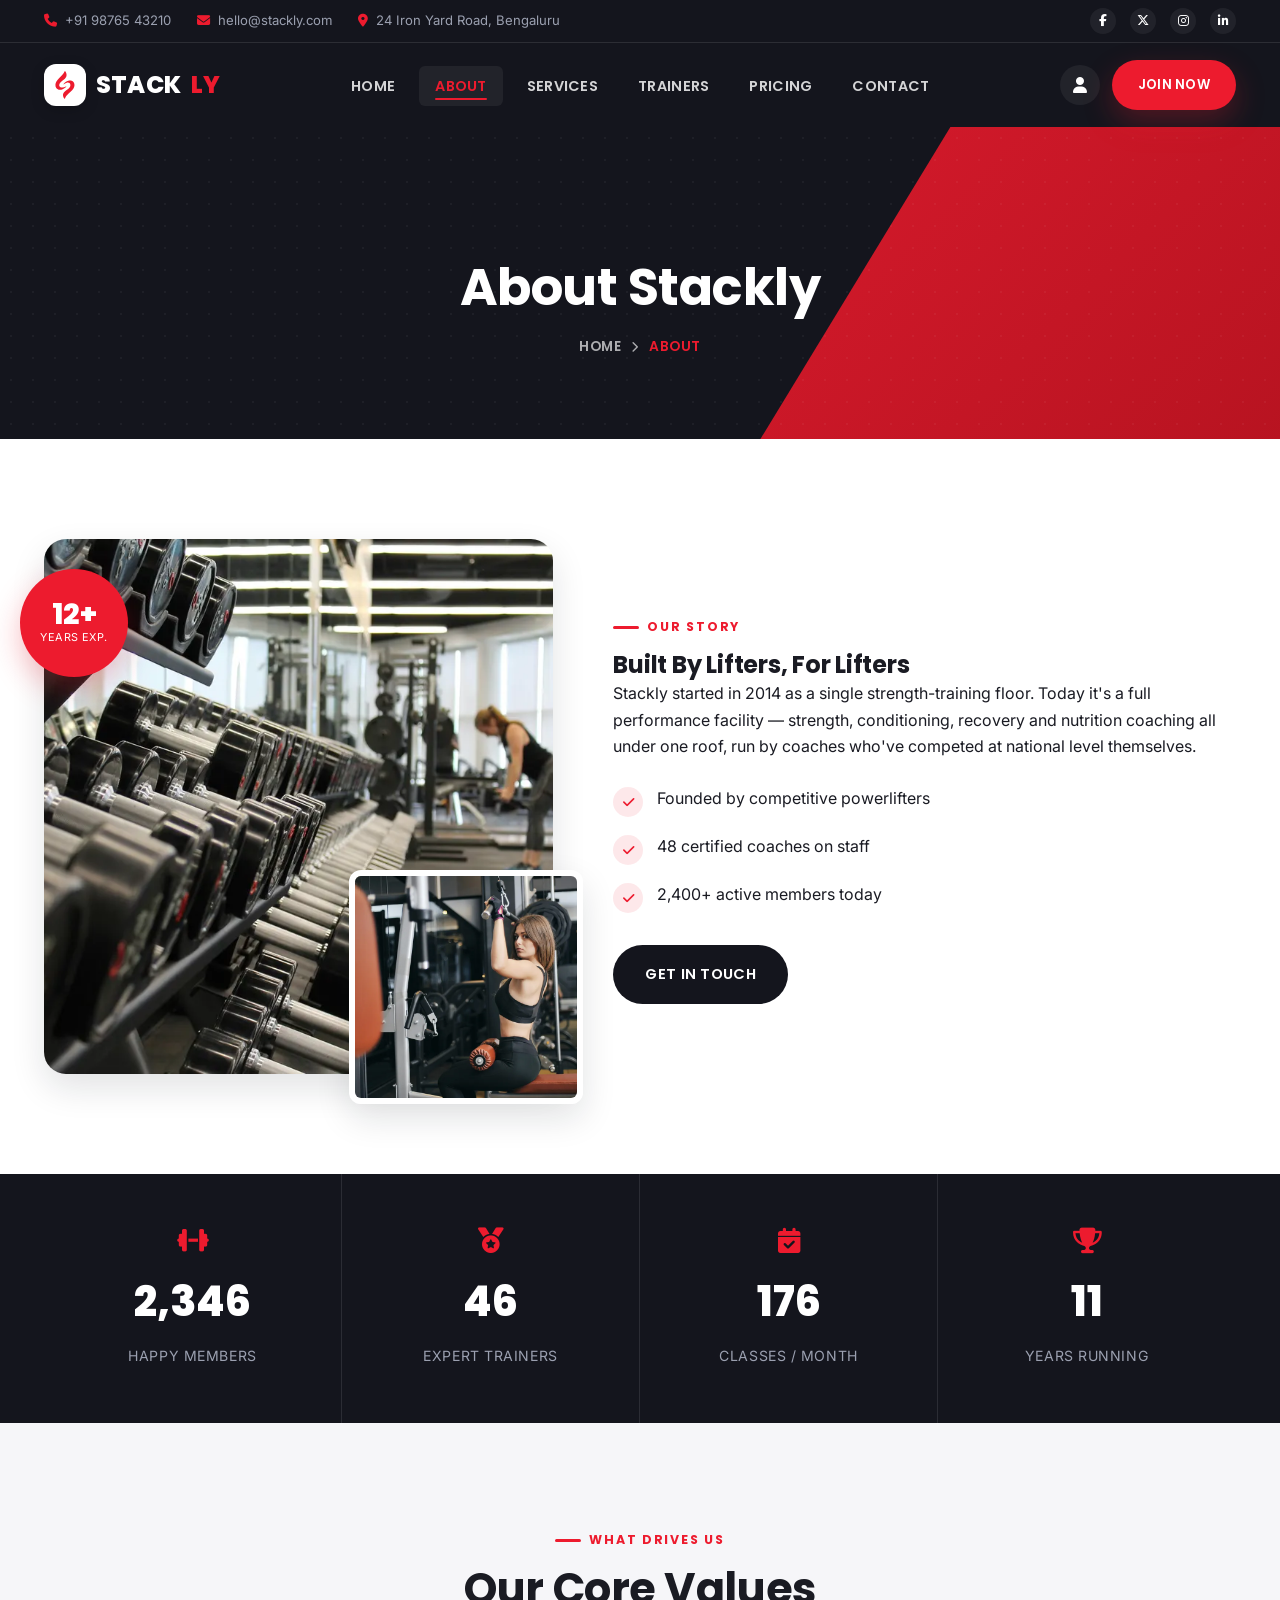
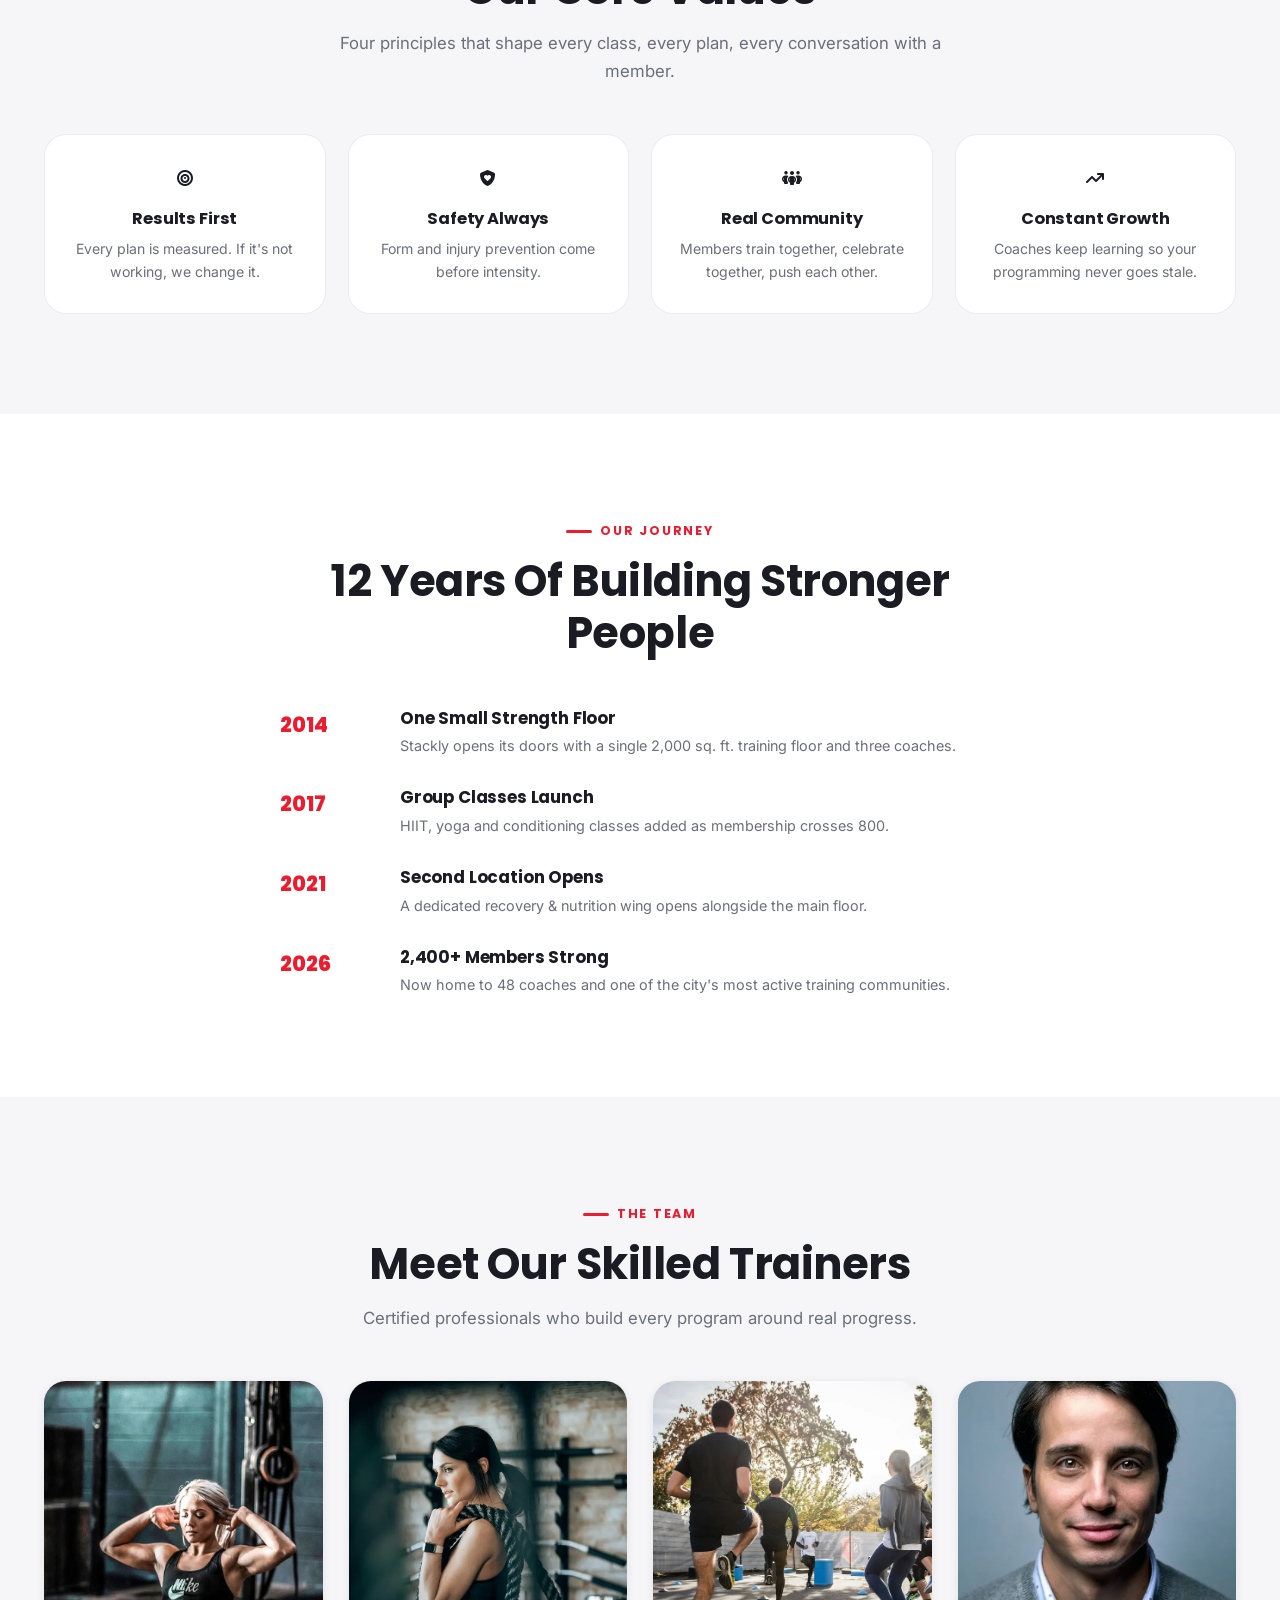
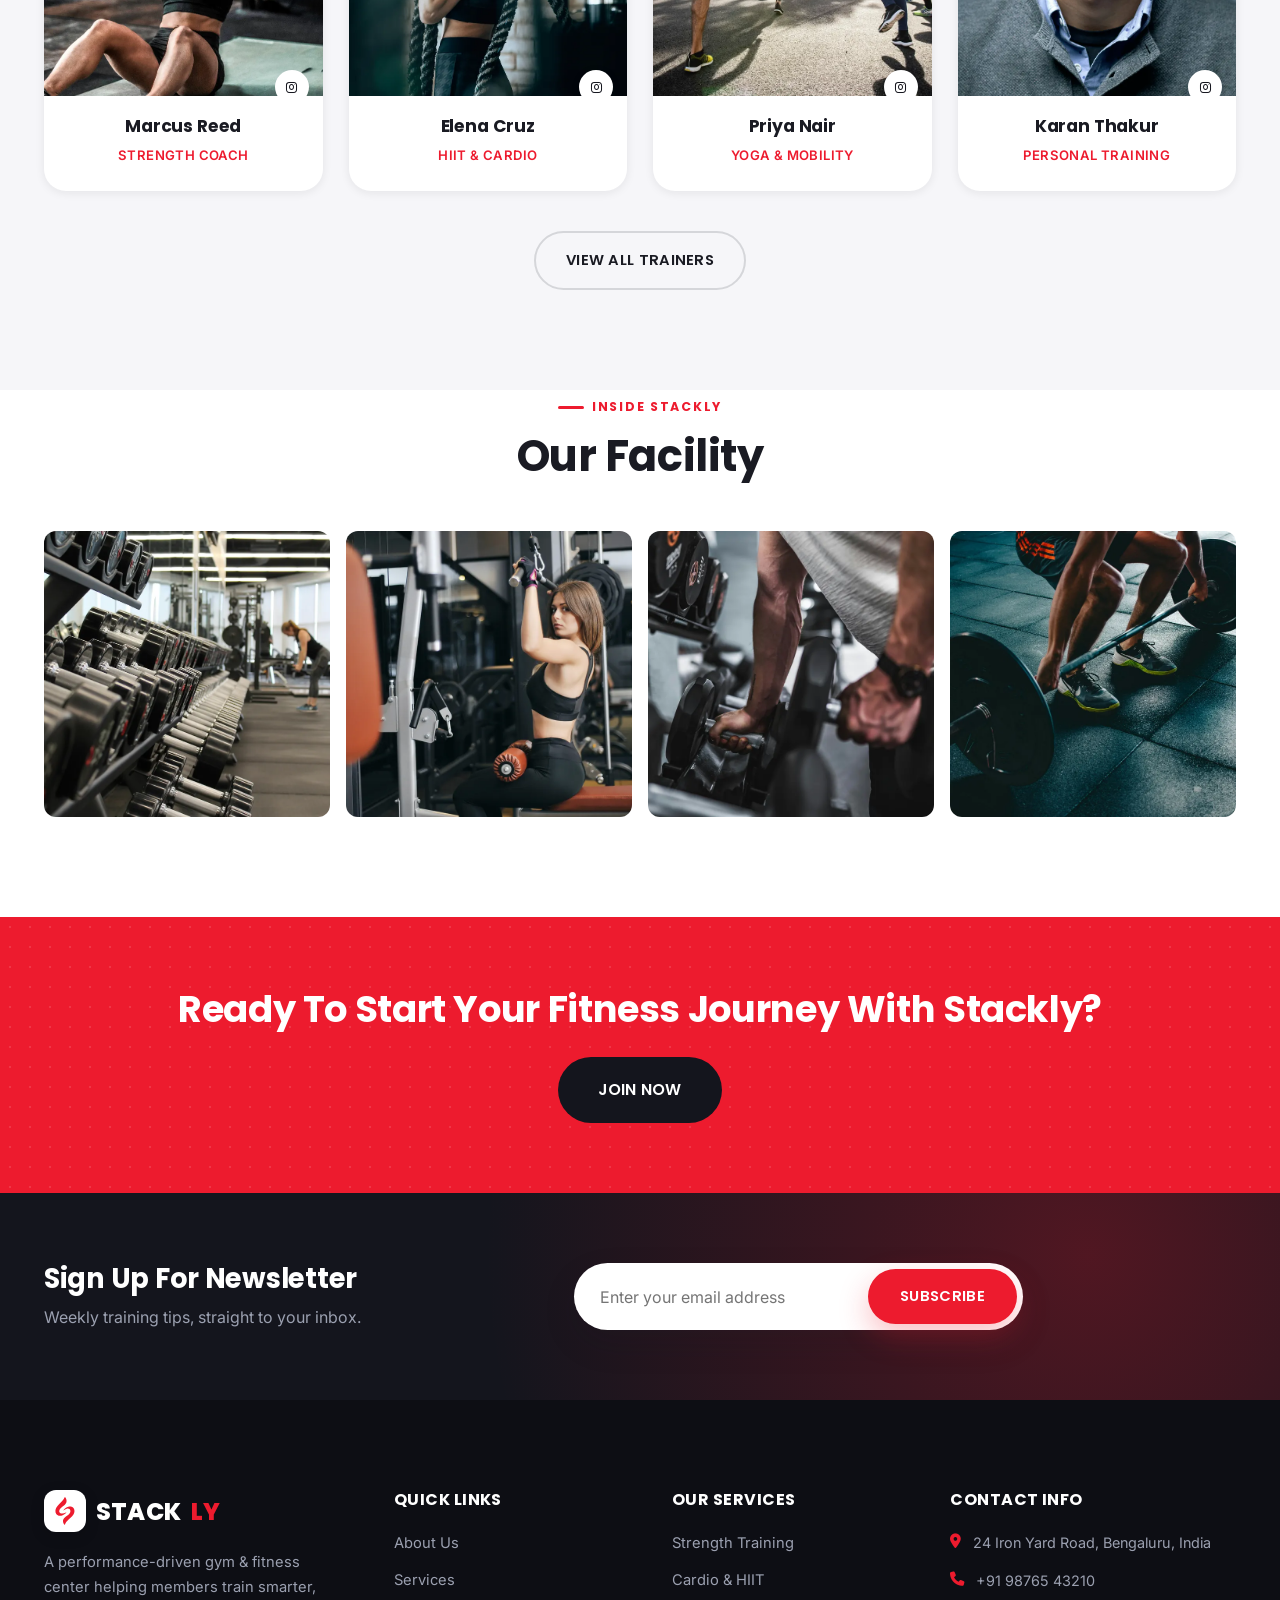
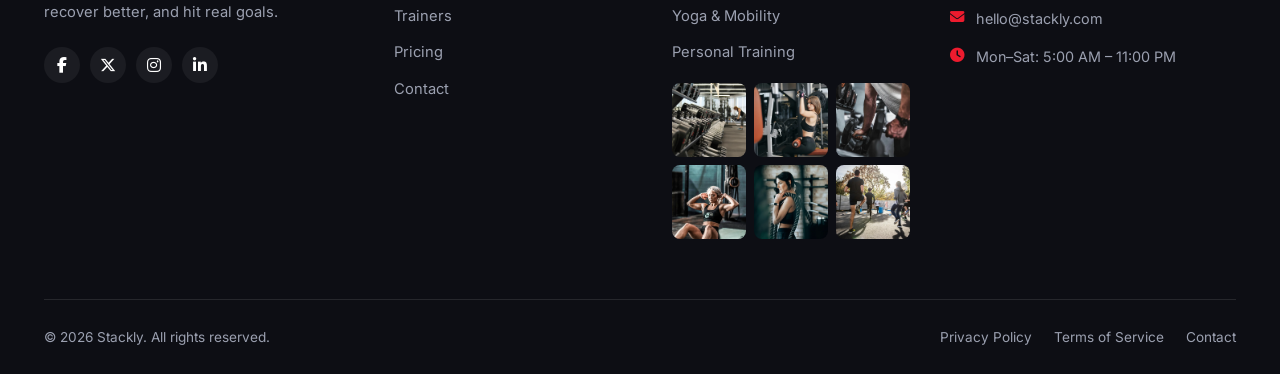
==== commit 52be4031: "Your second update message" ====
--- a/about.html
+++ b/about.html
@@ -86,8 +86,8 @@
   <div class="container">
     <div class="teaser-media">
       <div class="teaser-exp-badge"><strong>12+</strong><span>Years Exp.</span></div>
-      <div class="teaser-photo-main photo"><img src="https://images.unsplash.com/photo-1534438327276-14e5300c3a48?auto=format&fm=webp&fit=crop&w=800&q=80" alt="Stackly gym floor" loading="lazy" /></div>
-      <div class="teaser-photo-float photo"><img src="https://images.unsplash.com/photo-1571731956672-f2b94d7dd0cb?auto=format&fm=webp&fit=crop&w=500&q=80" alt="Athlete lifting weights" loading="lazy" /></div>
+      <div class="teaser-photo-main photo"><img src="assets/photo-1534438327276-14e5300c3a48.webp" alt="Stackly gym floor" loading="lazy" /></div>
+      <div class="teaser-photo-float photo"><img src="assets/photo-1571731956672-f2b94d7dd0cb.webp" alt="Athlete lifting weights" loading="lazy" /></div>
     </div>
     <div class="teaser-content">
       <span class="eyebrow">Our Story</span>
@@ -152,19 +152,19 @@
     </div>
     <div class="trainer-grid">
       <div class="trainer-card reveal reveal-delay-1">
-        <div class="trainer-photo photo"><img src="https://images.unsplash.com/photo-1594381898411-846e7d193883?auto=format&fm=webp&fit=crop&w=500&q=80" alt="Marcus Reed" loading="lazy" /><div class="trainer-social"><a href="#"><i class="fa-brands fa-instagram"></i></a><a href="#"><i class="fa-brands fa-facebook-f"></i></a></div></div>
+        <div class="trainer-photo photo"><img src="assets/photo-1594381898411-846e7d193883.webp" alt="Marcus Reed" loading="lazy" /><div class="trainer-social"><a href="#"><i class="fa-brands fa-instagram"></i></a><a href="#"><i class="fa-brands fa-facebook-f"></i></a></div></div>
         <div class="trainer-info"><h3>Marcus Reed</h3><span>Strength Coach</span></div>
       </div>
       <div class="trainer-card reveal reveal-delay-2">
-        <div class="trainer-photo photo"><img src="https://images.unsplash.com/photo-1548690312-e3b507d8c110?auto=format&fm=webp&fit=crop&w=500&q=80" alt="Elena Cruz" loading="lazy" /><div class="trainer-social"><a href="#"><i class="fa-brands fa-instagram"></i></a><a href="#"><i class="fa-brands fa-facebook-f"></i></a></div></div>
+        <div class="trainer-photo photo"><img src="assets/photo-1548690312-e3b507d8c110.webp" alt="Elena Cruz" loading="lazy" /><div class="trainer-social"><a href="#"><i class="fa-brands fa-instagram"></i></a><a href="#"><i class="fa-brands fa-facebook-f"></i></a></div></div>
         <div class="trainer-info"><h3>Elena Cruz</h3><span>HIIT & Cardio</span></div>
       </div>
       <div class="trainer-card reveal reveal-delay-3">
-        <div class="trainer-photo photo"><img src="https://images.unsplash.com/photo-1607962837359-5e7e89f86776?auto=format&fm=webp&fit=crop&w=500&q=80" alt="Priya Nair" loading="lazy" /><div class="trainer-social"><a href="#"><i class="fa-brands fa-instagram"></i></a><a href="#"><i class="fa-brands fa-facebook-f"></i></a></div></div>
+        <div class="trainer-photo photo"><img src="assets/photo-1607962837359-5e7e89f86776.webp" alt="Priya Nair" loading="lazy" /><div class="trainer-social"><a href="#"><i class="fa-brands fa-instagram"></i></a><a href="#"><i class="fa-brands fa-facebook-f"></i></a></div></div>
         <div class="trainer-info"><h3>Priya Nair</h3><span>Yoga & Mobility</span></div>
       </div>
       <div class="trainer-card reveal reveal-delay-4">
-        <div class="trainer-photo photo"><img src="https://images.unsplash.com/photo-1500648767791-00dcc994a43e?auto=format&fm=webp&fit=crop&w=500&q=80" alt="Karan Thakur" loading="lazy" /><div class="trainer-social"><a href="#"><i class="fa-brands fa-instagram"></i></a><a href="#"><i class="fa-brands fa-facebook-f"></i></a></div></div>
+        <div class="trainer-photo photo"><img src="assets/photo-1500648767791-00dcc994a43e.webp" alt="Karan Thakur" loading="lazy" /><div class="trainer-social"><a href="#"><i class="fa-brands fa-instagram"></i></a><a href="#"><i class="fa-brands fa-facebook-f"></i></a></div></div>
         <div class="trainer-info"><h3>Karan Thakur</h3><span>Personal Training</span></div>
       </div>
     </div>
@@ -179,10 +179,10 @@
       <h2>Our Facility</h2>
     </div>
     <div class="gallery-grid">
-      <a href="#" class="photo"><img src="https://images.unsplash.com/photo-1534438327276-14e5300c3a48?auto=format&fm=webp&fit=crop&w=400&q=80" alt="Gym floor" loading="lazy" /></a>
-      <a href="#" class="photo"><img src="https://images.unsplash.com/photo-1571731956672-f2b94d7dd0cb?auto=format&fm=webp&fit=crop&w=400&q=80" alt="Weights rack" loading="lazy" /></a>
-      <a href="#" class="photo"><img src="https://images.unsplash.com/photo-1583454110551-21f2fa2afe61?auto=format&fm=webp&fit=crop&w=400&q=80" alt="Cardio zone" loading="lazy" /></a>
-      <a href="#" class="photo"><img src="https://images.unsplash.com/photo-1517836357463-d25dfeac3438?auto=format&fm=webp&fit=crop&w=400&q=80" alt="Training session" loading="lazy" /></a>
+      <a href="#" class="photo"><img src="assets/photo-1534438327276-14e5300c3a48.webp" alt="Gym floor" loading="lazy" /></a>
+      <a href="#" class="photo"><img src="assets/photo-1571731956672-f2b94d7dd0cb.webp" alt="Weights rack" loading="lazy" /></a>
+      <a href="#" class="photo"><img src="assets/photo-1583454110551-21f2fa2afe61.webp" alt="Cardio zone" loading="lazy" /></a>
+      <a href="#" class="photo"><img src="assets/photo-1517836357463-d25dfeac3438.webp" alt="Training session" loading="lazy" /></a>
     </div>
   </div>
 </section>
@@ -215,12 +215,12 @@
         <h4>Our Services</h4>
         <div class="footer-links"><a href="services.html#strength">Strength Training</a><a href="services.html#cardio">Cardio & HIIT</a><a href="services.html#yoga">Yoga & Mobility</a><a href="services.html#personal">Personal Training</a></div>
         <div class="footer-gallery">
-          <a href="#" class="photo"><img src="https://images.unsplash.com/photo-1534438327276-14e5300c3a48?auto=format&fm=webp&fit=crop&w=200&q=80" alt="Gallery" loading="lazy" /></a>
-          <a href="#" class="photo"><img src="https://images.unsplash.com/photo-1571731956672-f2b94d7dd0cb?auto=format&fm=webp&fit=crop&w=200&q=80" alt="Gallery" loading="lazy" /></a>
-          <a href="#" class="photo"><img src="https://images.unsplash.com/photo-1583454110551-21f2fa2afe61?auto=format&fm=webp&fit=crop&w=200&q=80" alt="Gallery" loading="lazy" /></a>
-          <a href="#" class="photo"><img src="https://images.unsplash.com/photo-1594381898411-846e7d193883?auto=format&fm=webp&fit=crop&w=200&q=80" alt="Gallery" loading="lazy" /></a>
-          <a href="#" class="photo"><img src="https://images.unsplash.com/photo-1548690312-e3b507d8c110?auto=format&fm=webp&fit=crop&w=200&q=80" alt="Gallery" loading="lazy" /></a>
-          <a href="#" class="photo"><img src="https://images.unsplash.com/photo-1607962837359-5e7e89f86776?auto=format&fm=webp&fit=crop&w=200&q=80" alt="Gallery" loading="lazy" /></a>
+          <a href="#" class="photo"><img src="assets/photo-1534438327276-14e5300c3a48.webp" alt="Gallery" loading="lazy" /></a>
+          <a href="#" class="photo"><img src="assets/photo-1571731956672-f2b94d7dd0cb.webp" alt="Gallery" loading="lazy" /></a>
+          <a href="#" class="photo"><img src="assets/photo-1583454110551-21f2fa2afe61.webp" alt="Gallery" loading="lazy" /></a>
+          <a href="#" class="photo"><img src="assets/photo-1594381898411-846e7d193883.webp" alt="Gallery" loading="lazy" /></a>
+          <a href="#" class="photo"><img src="assets/photo-1548690312-e3b507d8c110.webp" alt="Gallery" loading="lazy" /></a>
+          <a href="#" class="photo"><img src="assets/photo-1607962837359-5e7e89f86776.webp" alt="Gallery" loading="lazy" /></a>
         </div>
       </div>
       <div class="footer-col">
--- a/style.css
+++ b/style.css
@@ -766,12 +766,34 @@
 .trainer-detail-tags { display: flex; flex-wrap: wrap; gap: 8px; margin: 14px 0 16px; }
 .trainer-detail-tags span { background: var(--bg-alt); padding: 6px 14px; border-radius: var(--radius-pill); font-size: 0.78rem; font-weight: 600; color: var(--text-muted); }
 
-/* ---------- Brand / Partner Logo Strip ---------- */
-.brand-strip { padding: 56px 0; border-top: 1px solid var(--border); border-bottom: 1px solid var(--border); }
-.brand-strip .container { display: flex; align-items: center; justify-content: space-between; flex-wrap: wrap; gap: 30px; }
-.brand-strip-item { display: flex; align-items: center; gap: 10px; color: var(--text-faint); font-family: "Poppins", sans-serif; font-weight: 700; font-size: 1.15rem; opacity: 0.7; transition: opacity .25s var(--ease), color .25s var(--ease); }
+/* ---------- Brand / Partner Logo Strip (continuous marquee) ---------- */
+.brand-strip { padding: 56px 0; border-top: 1px solid var(--border); border-bottom: 1px solid var(--border); overflow: hidden; }
+.brand-strip-marquee {
+  position: relative;
+  width: 100%;
+  overflow: hidden;
+  -webkit-mask-image: linear-gradient(90deg, transparent 0, #000 8%, #000 92%, transparent 100%);
+  mask-image: linear-gradient(90deg, transparent 0, #000 8%, #000 92%, transparent 100%);
+}
+.brand-strip-track {
+  display: flex;
+  align-items: center;
+  gap: 70px;
+  width: max-content;
+  animation: brandStripSlide 22s linear infinite;
+  will-change: transform;
+}
+.brand-strip:hover .brand-strip-track { animation-play-state: paused; }
+@keyframes brandStripSlide {
+  from { transform: translateX(0); }
+  to { transform: translateX(-50%); }
+}
+.brand-strip-item { flex: none; display: flex; align-items: center; gap: 10px; color: var(--text-faint); font-family: "Poppins", sans-serif; font-weight: 700; font-size: 1.15rem; opacity: 0.7; transition: opacity .25s var(--ease), color .25s var(--ease); }
 .brand-strip-item:hover { opacity: 1; color: var(--accent); }
 .brand-strip-item i { font-size: 1.4rem; }
+@media (prefers-reduced-motion: reduce) {
+  .brand-strip-track { animation: none; }
+}
 
 /* ---------- Pricing Toggle + Cards ---------- */
 .pricing-toggle-wrap { display: flex; align-items: center; justify-content: center; gap: 16px; margin: 0 0 50px; }
@@ -1052,6 +1074,8 @@
 .dash-date { color: var(--text-muted); font-size: 0.84rem; margin-top: 2px; }
 .dash-sidebar-toggle { display: none; width: 38px; height: 38px; border-radius: 50%; background: var(--bg-alt); align-items: center; justify-content: center; }
 .dash-topbar-actions { display: flex; align-items: center; gap: 16px; }
+.dash-user-email { color: var(--text-muted); font-size: 0.82rem; font-weight: 500; white-space: nowrap; }
+@media (max-width: 640px) { .dash-user-email { display: none; } }
 .dash-icon-btn { position: relative; width: 40px; height: 40px; border-radius: 50%; background: var(--bg-alt); display: inline-flex; align-items: center; justify-content: center; color: var(--text); }
 .dash-icon-btn .dot { position: absolute; top: 8px; right: 9px; width: 7px; height: 7px; border-radius: 50%; background: var(--accent); }
 .dash-content { padding: 30px 34px 60px; }
@@ -1215,6 +1239,15 @@
   .error-number { font-size: 4rem; }
   .kpi-grid { grid-template-columns: 1fr; }
   .timeline-item { grid-template-columns: 1fr; }
+  .macro-grid { grid-template-columns: repeat(3, 1fr); gap: 10px; }
+  .macro-card { padding: 12px 8px; }
+  .macro-card strong { font-size: 1.15rem; }
+  .dash-view-head { flex-wrap: wrap; gap: 10px; }
+  .simple-list-row { flex-wrap: wrap; }
+  .hero-actions { flex-direction: column; align-items: stretch; }
+  .hero-stats-row { flex-wrap: wrap; gap: 18px; }
+  .brand-strip-track { gap: 44px; }
+  .dash-topbar { flex-wrap: wrap; gap: 12px; }
 }
 
 @media (max-width: 480px) {
@@ -1388,21 +1421,13 @@
 }
 
 @media (prefers-reduced-motion: reduce) {
-  .hero-eyebrow, .hero-content h1, .hero-content p, .hero-actions, .hero-stats-row, .hero-visual,
-  .hero::before, .hero-float-icon, .hero-photo-frame, .hero-eyebrow::after { animation: none !important; }
-}
-
-/* ---------- 404 Standalone Page (no navbar/footer) ---------- */
-.error-page-standalone {
-  min-height: 100vh;
-  background: var(--bg);
-  background-image: radial-gradient(circle at 15% 15%, rgba(var(--accent-rgb),0.06), transparent 45%), radial-gradient(circle at 85% 85%, rgba(var(--accent-rgb),0.06), transparent 45%);
-}
-.error-page-logo {
-  display: inline-flex; justify-content: center; margin-bottom: 34px;
-  color: var(--text) !important;
-}
-.error-page-logo .brand-alt { color: var(--accent); }
-.error-page-logo .bolt {
-  background: var(--ink);
-}
+  .hero-eyebrow, .hero-content h1, .hero-content h1, .hero-content p, .hero-actions, .hero-stats-row, .hero-visual,
+  .hero::before, .hero-float-icon, .hero-photo-frame, .nav-link::before, .btn::after,
+  .service-icon-card .service-icon, .process-icon, .stat-item, .hero-stats-row .stat-block,
+  .blog-card:hover .blog-card-media img, .trainer-card:hover .trainer-photo img,
+  .nav-logo .bolt, .nav-logo:hover .bolt, .brand-strip-track {
+    animation: none !important;
+    transition: none !important;
+    transform: none !important;
+  }
+}
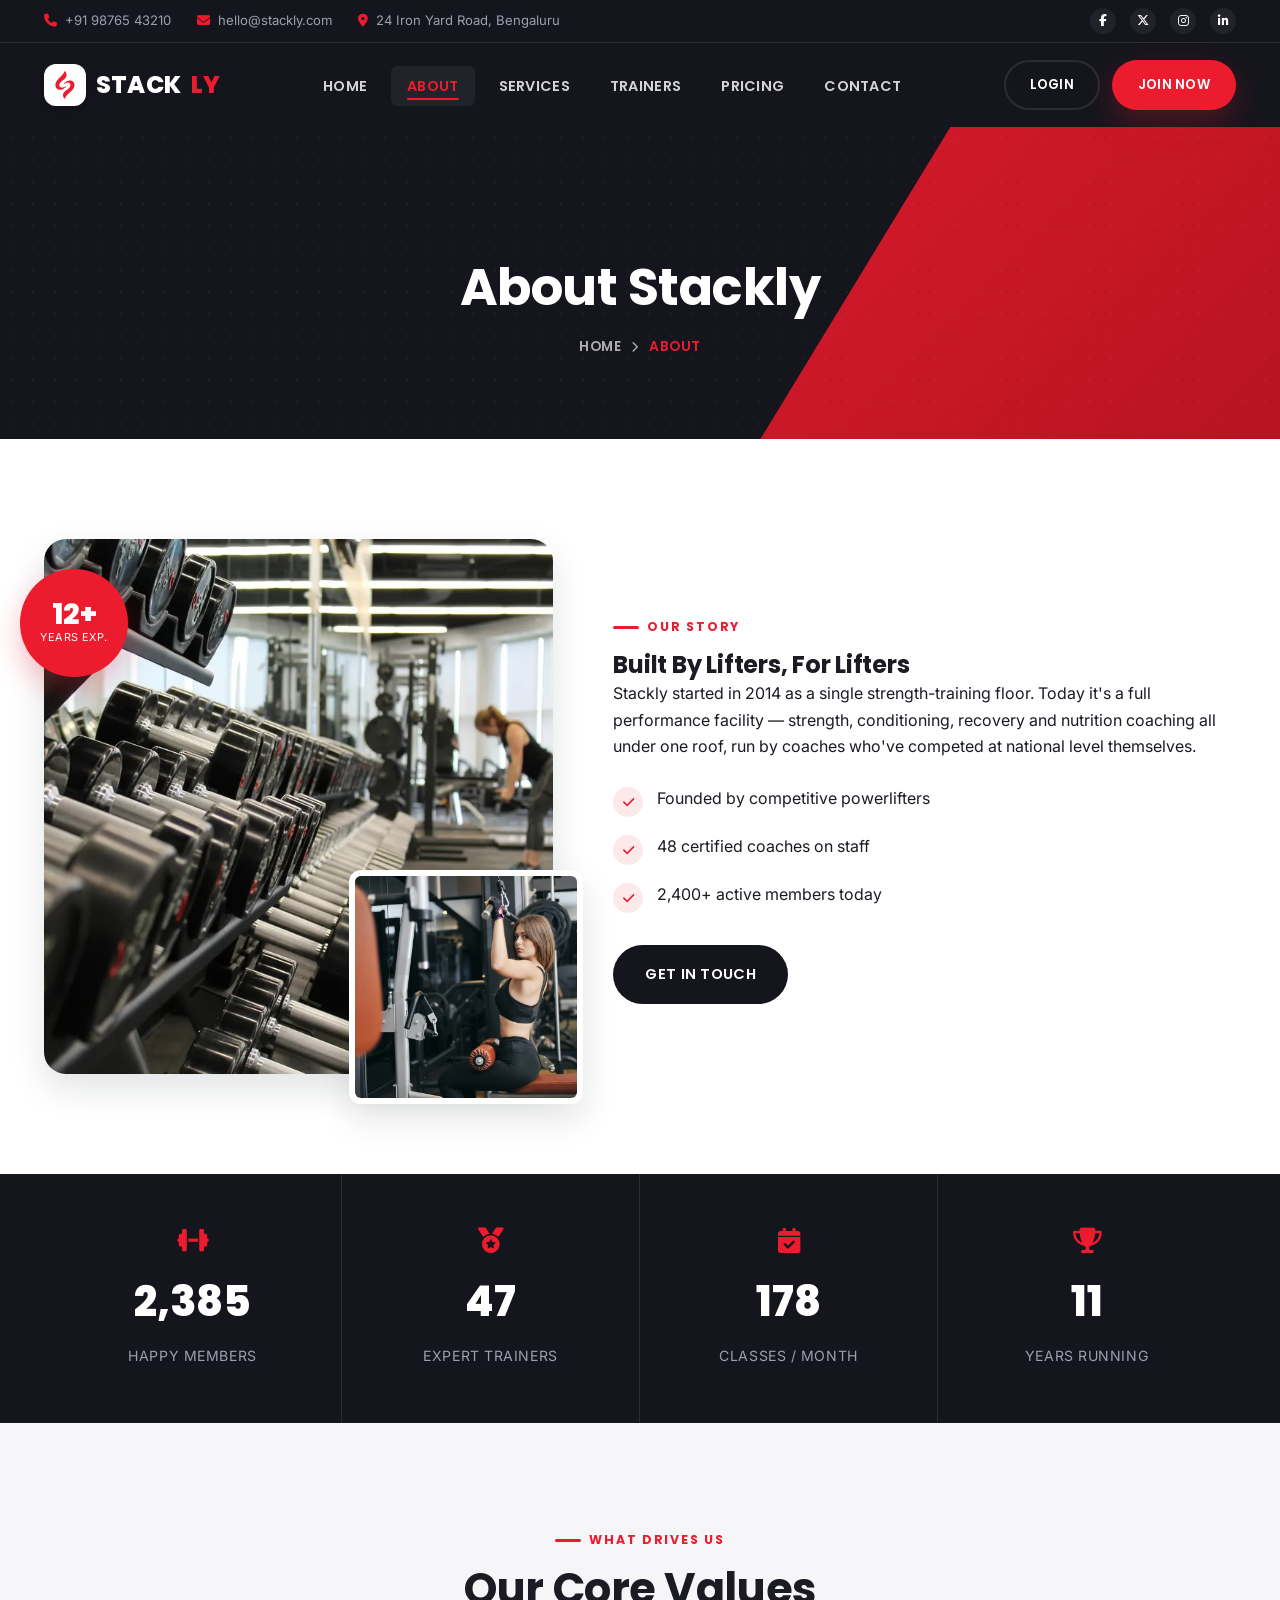
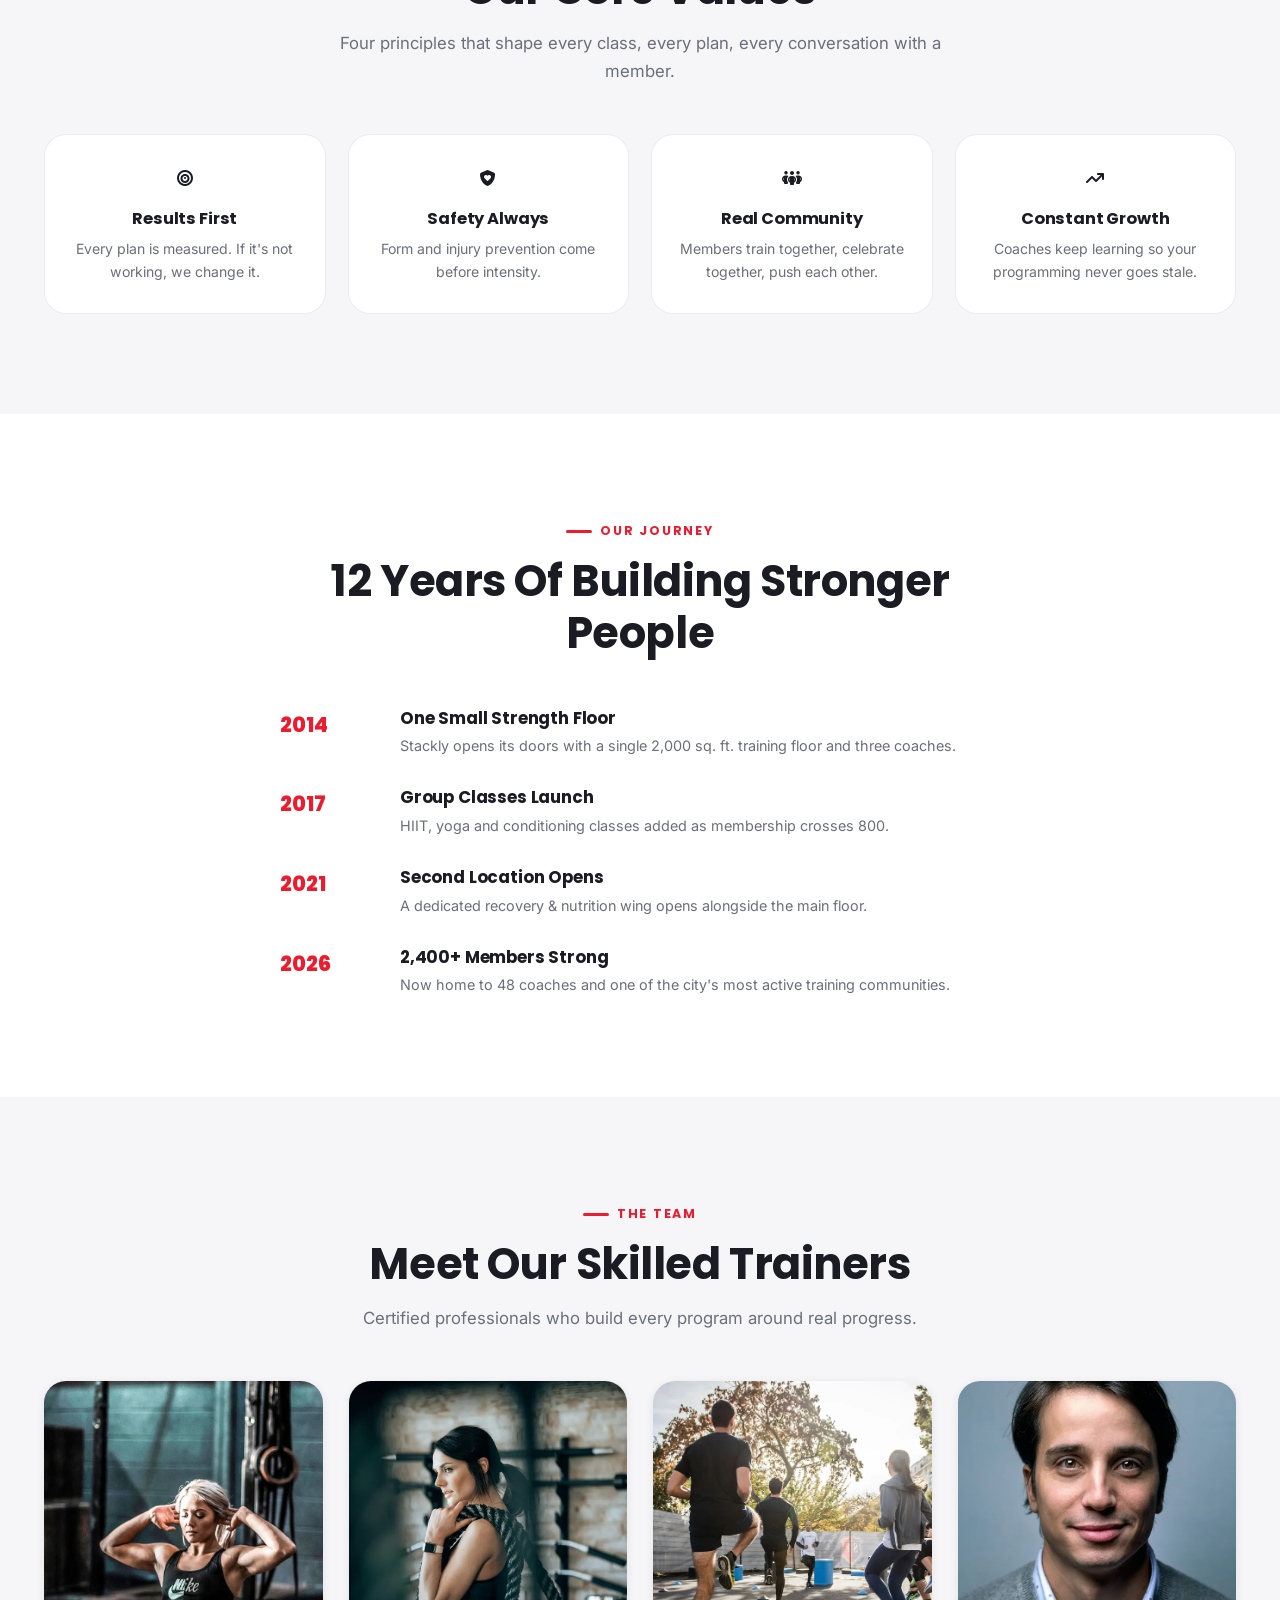
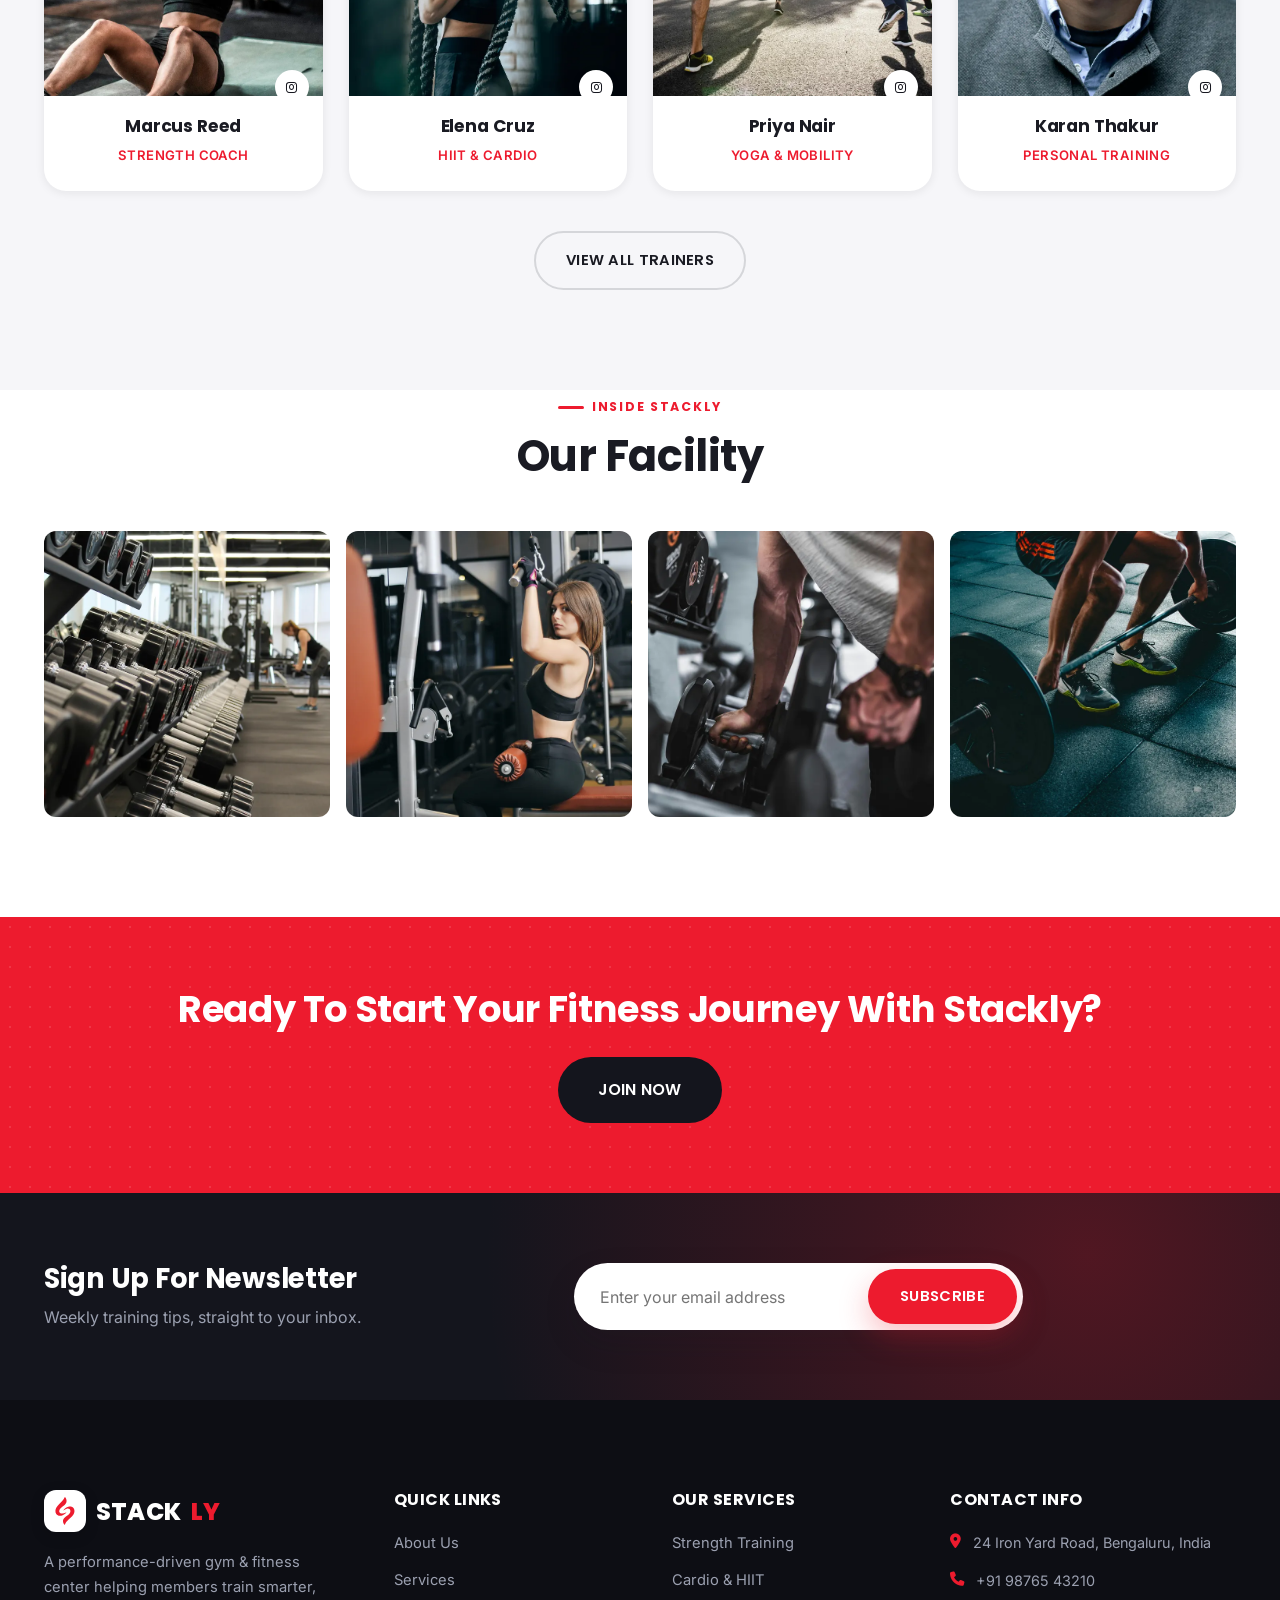
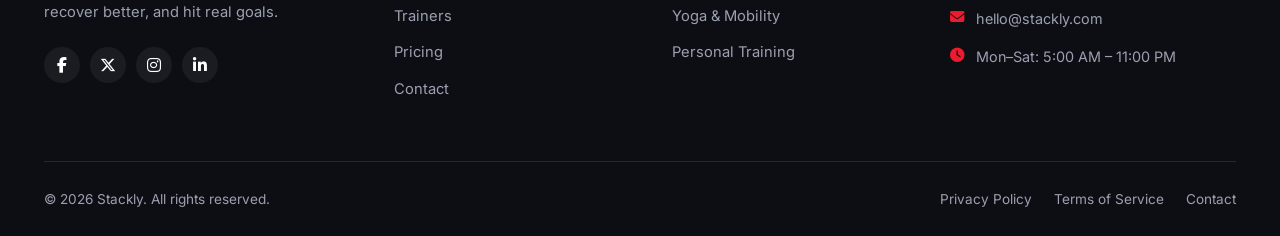
==== commit dedc873e: "Your second update message" ====
--- a/about.html
+++ b/about.html
@@ -49,7 +49,7 @@
       <li><a href="contact.html" class="nav-link">Contact</a></li>
     </ul>
     <div class="nav-actions">
-      <a href="login.html" class="nav-icon-btn" aria-label="Login"><i class="fa-solid fa-user"></i></a>
+      <a href="login.html" class="btn btn-outline nav-login-btn">Login</a>
       <a href="signup.html" class="btn btn-primary">Join Now</a>
     </div>
     <button class="nav-toggle" aria-label="Toggle menu" aria-expanded="false"><span></span><span></span><span></span></button>
@@ -214,14 +214,6 @@
       <div class="footer-col">
         <h4>Our Services</h4>
         <div class="footer-links"><a href="services.html#strength">Strength Training</a><a href="services.html#cardio">Cardio & HIIT</a><a href="services.html#yoga">Yoga & Mobility</a><a href="services.html#personal">Personal Training</a></div>
-        <div class="footer-gallery">
-          <a href="#" class="photo"><img src="assets/photo-1534438327276-14e5300c3a48.webp" alt="Gallery" loading="lazy" /></a>
-          <a href="#" class="photo"><img src="assets/photo-1571731956672-f2b94d7dd0cb.webp" alt="Gallery" loading="lazy" /></a>
-          <a href="#" class="photo"><img src="assets/photo-1583454110551-21f2fa2afe61.webp" alt="Gallery" loading="lazy" /></a>
-          <a href="#" class="photo"><img src="assets/photo-1594381898411-846e7d193883.webp" alt="Gallery" loading="lazy" /></a>
-          <a href="#" class="photo"><img src="assets/photo-1548690312-e3b507d8c110.webp" alt="Gallery" loading="lazy" /></a>
-          <a href="#" class="photo"><img src="assets/photo-1607962837359-5e7e89f86776.webp" alt="Gallery" loading="lazy" /></a>
-        </div>
       </div>
       <div class="footer-col">
         <h4>Contact Info</h4>
--- a/style.css
+++ b/style.css
@@ -160,8 +160,8 @@
   border-color: var(--border-strong);
 }
 .btn-outline:hover { border-color: var(--accent); color: var(--accent); transform: translateY(-3px); }
-.bg-dark .btn-outline, .navbar .btn-outline { color: var(--text-on-dark); border-color: var(--border-on-dark); }
-.bg-dark .btn-outline:hover, .navbar .btn-outline:hover { border-color: var(--accent); color: var(--accent); }
+.bg-dark .btn-outline, .navbar .btn-outline, .mobile-overlay .btn-outline { color: var(--text-on-dark); border-color: var(--border-on-dark); }
+.bg-dark .btn-outline:hover, .navbar .btn-outline:hover, .mobile-overlay .btn-outline:hover { border-color: var(--accent); color: var(--accent); }
 .btn-lg { padding: 18px 38px; font-size: 0.98rem; }
 .btn-sm { padding: 10px 20px; font-size: 0.8rem; }
 .btn-block { width: 100%; }
@@ -302,13 +302,13 @@
 .nav-toggle.open span:nth-child(3) { transform: translateY(-7px) rotate(-45deg); }
 
 .mobile-overlay {
-  position: fixed; inset: 0; z-index: 999;
+  position: fixed; left: 0; right: 0; bottom: 0; top: var(--nav-height); z-index: 999;
   background: var(--ink);
   display: flex; flex-direction: column; align-items: center; justify-content: center; gap: 34px;
   transform: translateY(-100%);
   opacity: 0;
   transition: transform .5s var(--ease), opacity .5s var(--ease);
-  padding: 90px 24px 40px;
+  padding: 40px 24px;
   overflow-y: auto;
 }
 .mobile-overlay.open { transform: translateY(0); opacity: 1; }
@@ -318,10 +318,21 @@
 .mobile-submenu a { font-size: 1.05rem !important; color: var(--text-muted-on-dark) !important; }
 .mobile-links { display: flex; flex-direction: column; align-items: center; gap: 14px; }
 .mobile-links a {
+  position: relative;
   font-family: "Poppins", sans-serif;
   font-size: 1.5rem; font-weight: 700; color: #fff; text-transform: uppercase;
+  padding: 4px 4px 8px;
+  transition: color .2s var(--ease);
+}
+.mobile-links a::after {
+  content: ""; position: absolute; left: 50%; bottom: 0; height: 3px; width: 0;
+  background: var(--accent); border-radius: 2px;
+  transform: translateX(-50%);
+  transition: width .25s var(--ease);
 }
 .mobile-links a:hover { color: var(--accent); }
+.mobile-links a.active { color: var(--accent); }
+.mobile-links a.active::after { width: 60%; }
 .mobile-actions { display: flex; flex-direction: column; gap: 14px; width: 100%; max-width: 280px; }
 .mobile-meta { display: flex; flex-direction: column; gap: 10px; color: var(--text-muted-on-dark); font-size: 0.9rem; text-align: center; }
 
@@ -353,7 +364,7 @@
   position: relative;
   background: var(--ink);
   color: #fff;
-  padding: 100px 0 0;
+  /* padding: 100px 0 0; */
   overflow: hidden;
   min-height: 720px;
   display: flex;
@@ -436,6 +447,29 @@
   border: 6px solid rgba(255,255,255,0.1);
 }
 .hero-photo-frame img { width: 100%; height: 100%; object-fit: cover; }
+
+/* Hero 3D workout animation stage (WebGL humanoid rig via Three.js) */
+.hero-3d-stage {
+  position: relative;
+  aspect-ratio: 4/5;
+  border-radius: var(--radius-lg);
+  overflow: hidden;
+  box-shadow: 0 30px 60px rgba(0,0,0,0.4);
+  border: 6px solid rgba(255,255,255,0.1);
+  background: radial-gradient(circle at 50% 35%, rgba(237,27,46,0.16), transparent 60%), var(--ink);
+}
+.hero-3d-stage canvas { position: absolute; inset: 0; width: 100%; height: 100%; display: block; }
+.hero-3d-fallback { position: absolute; inset: 0; z-index: 1; }
+.hero-3d-fallback img { width: 100%; height: 100%; object-fit: cover; }
+.hero-3d-stage.hero3d-ready .hero-3d-fallback { display: none; }
+.hero-3d-ring {
+  position: absolute; border-radius: 50%; border: 1px solid rgba(237,27,46,0.35);
+  pointer-events: none; z-index: 2;
+}
+.hero-3d-ring.r1 { width: 62%; height: 62%; left: 19%; top: 16%; animation: heroRingSpin 14s linear infinite; }
+.hero-3d-ring.r2 { width: 78%; height: 78%; left: 11%; top: 10%; border-color: rgba(255,255,255,0.08); animation: heroRingSpin 22s linear infinite reverse; }
+@keyframes heroRingSpin { from { transform: rotate(0deg); } to { transform: rotate(360deg); } }
+
 .hero-badge-float {
   position: absolute; left: -30px; bottom: 40px;
   background: #fff; color: var(--text);
@@ -994,6 +1028,13 @@
 .form-status.show { display: block; }
 .form-status.success { background: rgba(31,174,114,0.1); color: var(--success); }
 .form-status.error { background: rgba(224,87,74,0.1); color: var(--danger); }
+
+.form-msg { display: block; font-size: 0.85rem; margin-top: 10px; min-height: 1.2em; }
+.form-msg.success { color: var(--success); }
+.form-msg.error { color: var(--danger); }
+.newsletter-band .form-msg { color: var(--text-muted-on-dark); }
+.newsletter-band .form-msg.success { color: #4ade80; }
+.newsletter-band .form-msg.error { color: #f87171; }
 
 .map-wrap { border-radius: var(--radius-lg); overflow: hidden; height: 420px; box-shadow: var(--shadow-md); margin-bottom: 90px; position: relative; }
 .map-wrap iframe { width: 100%; height: 100%; border: 0; filter: grayscale(0.3) contrast(1.05); }
@@ -1133,6 +1174,16 @@
 
 /* ---------- 404 Page ---------- */
 .error-page { min-height: 80vh; display: flex; align-items: center; justify-content: center; padding: 80px 24px; text-align: center; }
+.error-page-standalone {
+  min-height: 100vh;
+  background: var(--bg);
+  background-image: radial-gradient(circle at 15% 15%, rgba(237,27,46,0.06), transparent 45%), radial-gradient(circle at 85% 85%, rgba(237,27,46,0.06), transparent 45%);
+}
+.error-page-logo {
+  display: inline-flex; justify-content: center; margin-bottom: 34px;
+  color: var(--text) !important;
+}
+.error-page-logo .brand-alt { color: var(--accent); }
 .error-content { max-width: 560px; }
 .error-icon { width: 90px; height: 90px; border-radius: 50%; background: rgba(var(--accent-rgb),0.1); color: var(--accent); display: flex; align-items: center; justify-content: center; font-size: 2.2rem; margin: 0 auto 24px; }
 .error-number { font-family: "Poppins", sans-serif; font-weight: 800; font-size: 6rem; color: var(--ink); line-height: 1; margin-bottom: 14px; }
@@ -1173,7 +1224,9 @@
    ========================================================= */
 @media (max-width: 1100px) {
   .hero .container { grid-template-columns: 1fr; }
-  .hero-visual { max-width: 420px; margin: 0 auto; }
+  .hero-visual { max-width: 420px; margin: 40px auto 0; }
+  .hero-badge-float { left: 0; bottom: -20px; }
+  .bmi-bar { margin-top: 34px; }
   .about-teaser .container { grid-template-columns: 1fr; }
   .teaser-media { max-width: 420px; margin: 0 auto; }
   .contact-main { grid-template-columns: 1fr; }
@@ -1221,10 +1274,23 @@
   .hero { padding-top: 60px; min-height: auto; }
   .hero-content h1 { font-size: 2.4rem; }
   .bmi-card { grid-template-columns: 1fr; }
-  .footer-grid { grid-template-columns: 1fr; gap: 34px; }
-  .newsletter-band .container { flex-direction: column; text-align: center; }
+  .footer-grid { grid-template-columns: 1fr; gap: 34px; text-align: center; }
+  .footer-brand, .footer-col { display: flex; flex-direction: column; align-items: center; }
+  .footer-brand .nav-logo { justify-content: center; }
+  .footer-brand p { max-width: 340px; }
+  .footer-social { justify-content: center; }
+  .footer-links { justify-items: center; }
+  .footer-links a:hover { padding-left: 0; }
+  .footer-contact { justify-items: center; }
+  .footer-contact li { flex-direction: column; align-items: center; text-align: center; gap: 6px; }
+  .newsletter-band { padding: 50px 0; }
+  .newsletter-band .container { flex-direction: column; text-align: center; gap: 22px; }
+  .newsletter-band .newsletter-copy { display: flex; flex-direction: column; align-items: center; }
+  .newsletter-copy h2 { font-size: 1.4rem; }
   .newsletter-form { width: 100%; min-width: 0; }
-  .footer-bottom { flex-direction: column; text-align: center; }
+  .newsletter-form input { font-size: 16px; padding: 12px 16px; min-width: 0; }
+  .footer-bottom { flex-direction: column; text-align: center; gap: 14px; }
+  .legal-links { justify-content: center; flex-wrap: wrap; }
   .kpi-grid { grid-template-columns: 1fr 1fr; }
   .dash-content { padding: 22px 18px 50px; }
   .dash-topbar { padding: 18px; }
@@ -1259,6 +1325,13 @@
   .newsletter-form button { width: 100%; }
   .price-card { padding: 32px 22px; }
   .bmi-card { padding: 22px 20px; }
+  .auth-form-side { padding: 90px 22px 40px; }
+  .auth-close { top: 16px; right: 16px; width: 38px; height: 38px; }
+  .form-row-split { flex-wrap: wrap; gap: 10px; }
+  .social-auth { grid-template-columns: 1fr; }
+  .role-toggle { flex-wrap: wrap; }
+  .nav-actions { gap: 8px; }
+  .nav-actions .btn { padding: 10px 16px; font-size: 0.78rem; }
 }
 
 @media (max-width: 375px) {
@@ -1400,34 +1473,3 @@
 .contact-info-card:hover .service-icon {
   transform: scale(1.12) rotate(-6deg);
 }
-
-/* Section eyebrow underline draw-in */
-.eyebrow::before { transition: width .5s var(--ease); }
-
-/* Stat numbers pop */
-.stat-item, .hero-stats-row .stat-block { transition: transform .3s var(--ease); }
-.stat-item:hover { transform: translateY(-6px); }
-
-/* Trainer / blog / price card lift already present — add subtle rotate on image zoom for extra life */
-.blog-card:hover .blog-card-media img,
-.trainer-card:hover .trainer-photo img { transform: scale(1.1) rotate(1deg); }
-
-/* Footer gallery + logo mark subtle hover glow */
-.nav-logo .bolt img { transition: transform .4s var(--ease); }
-
-/* Newsletter / auth close buttons micro-interaction already have transform; add focus ring for accessibility */
-.btn:focus-visible, .nav-icon-btn:focus-visible, .auth-close:focus-visible {
-  outline: 2px solid var(--accent); outline-offset: 2px;
-}
-
-@media (prefers-reduced-motion: reduce) {
-  .hero-eyebrow, .hero-content h1, .hero-content h1, .hero-content p, .hero-actions, .hero-stats-row, .hero-visual,
-  .hero::before, .hero-float-icon, .hero-photo-frame, .nav-link::before, .btn::after,
-  .service-icon-card .service-icon, .process-icon, .stat-item, .hero-stats-row .stat-block,
-  .blog-card:hover .blog-card-media img, .trainer-card:hover .trainer-photo img,
-  .nav-logo .bolt, .nav-logo:hover .bolt, .brand-strip-track {
-    animation: none !important;
-    transition: none !important;
-    transform: none !important;
-  }
-}
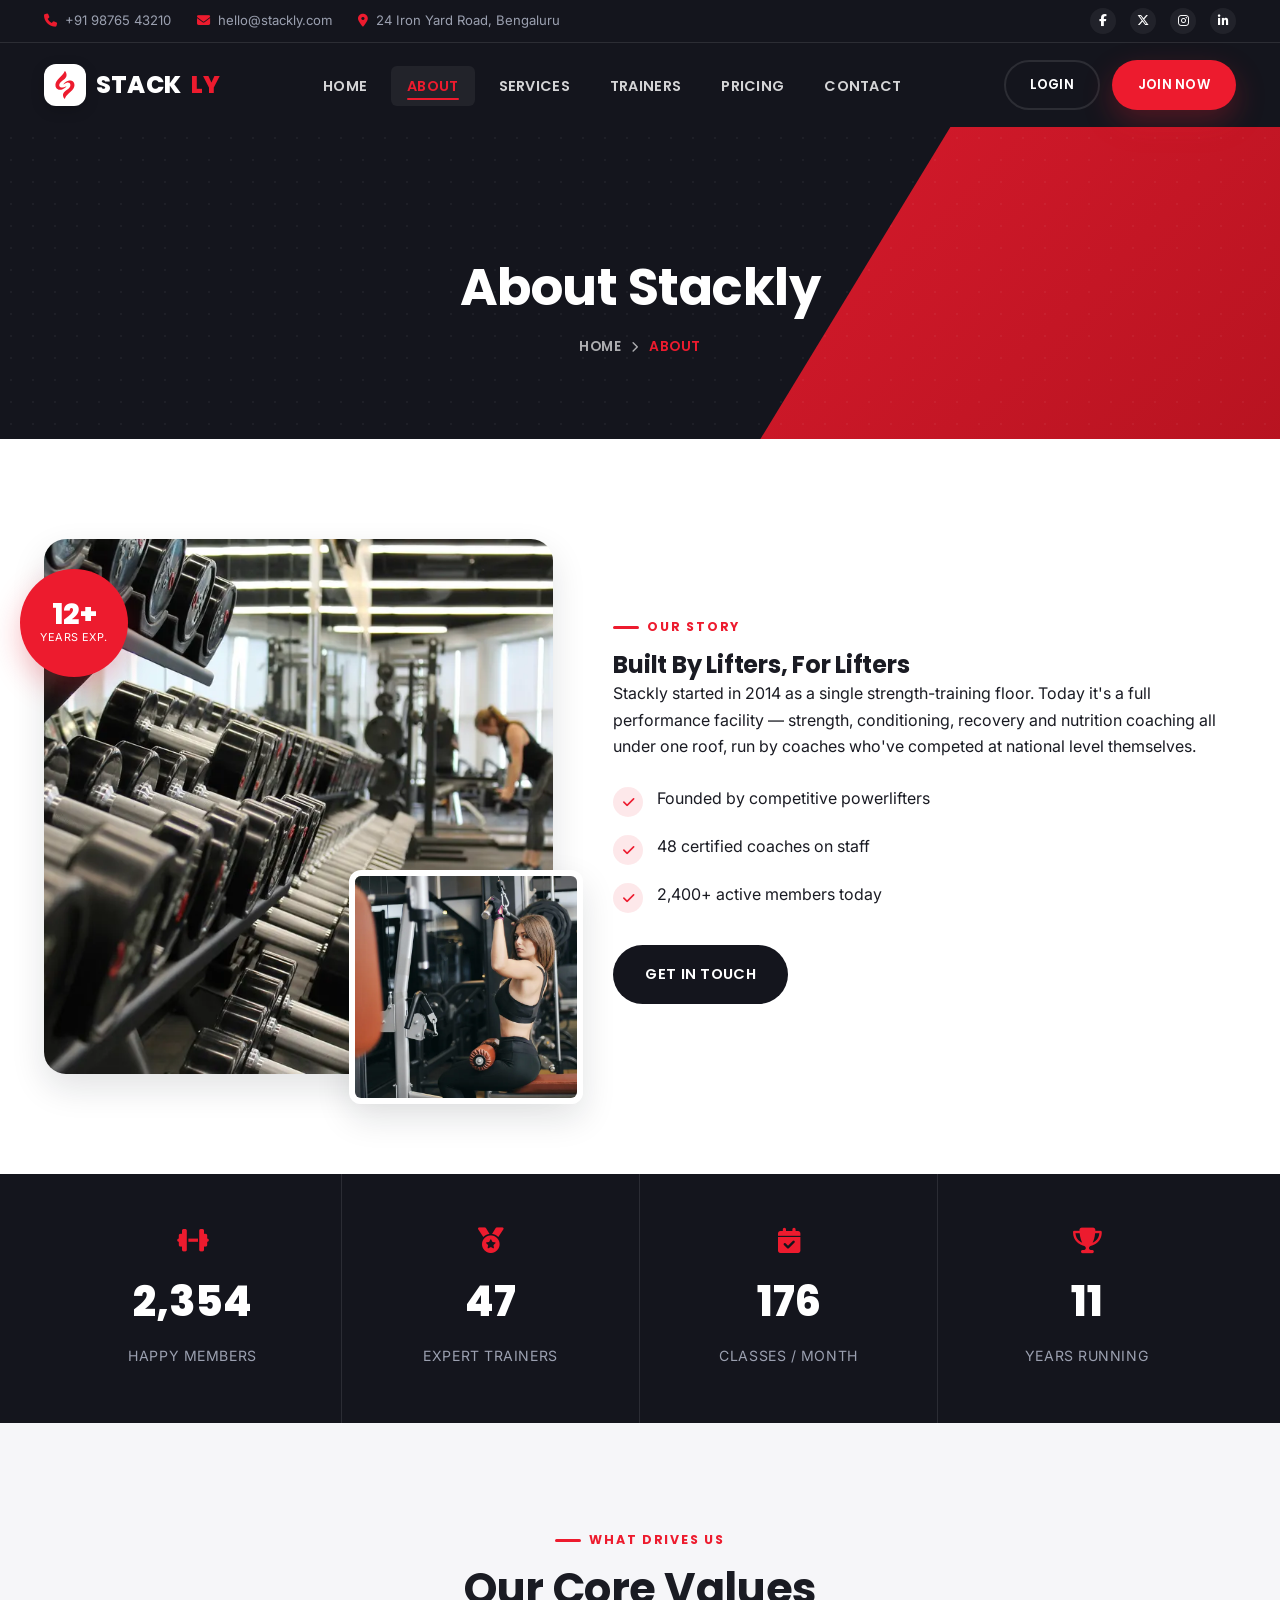
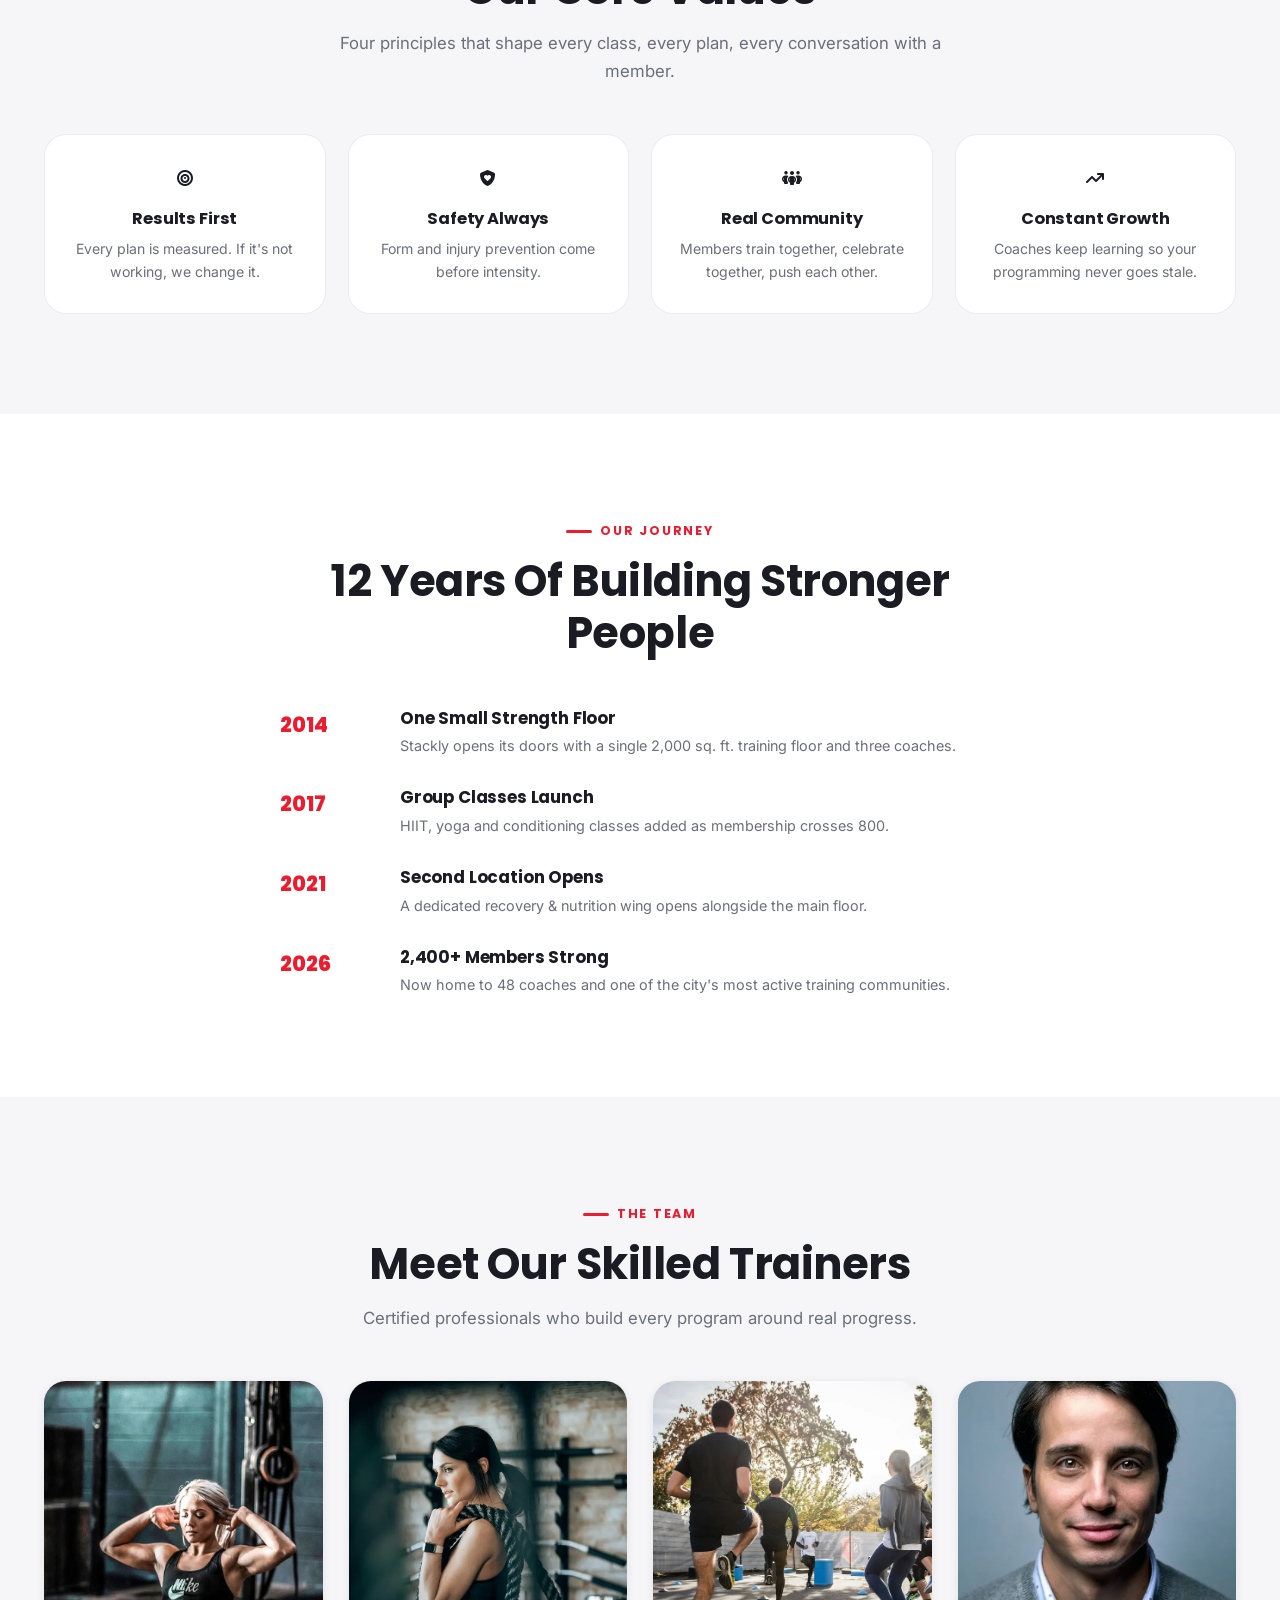
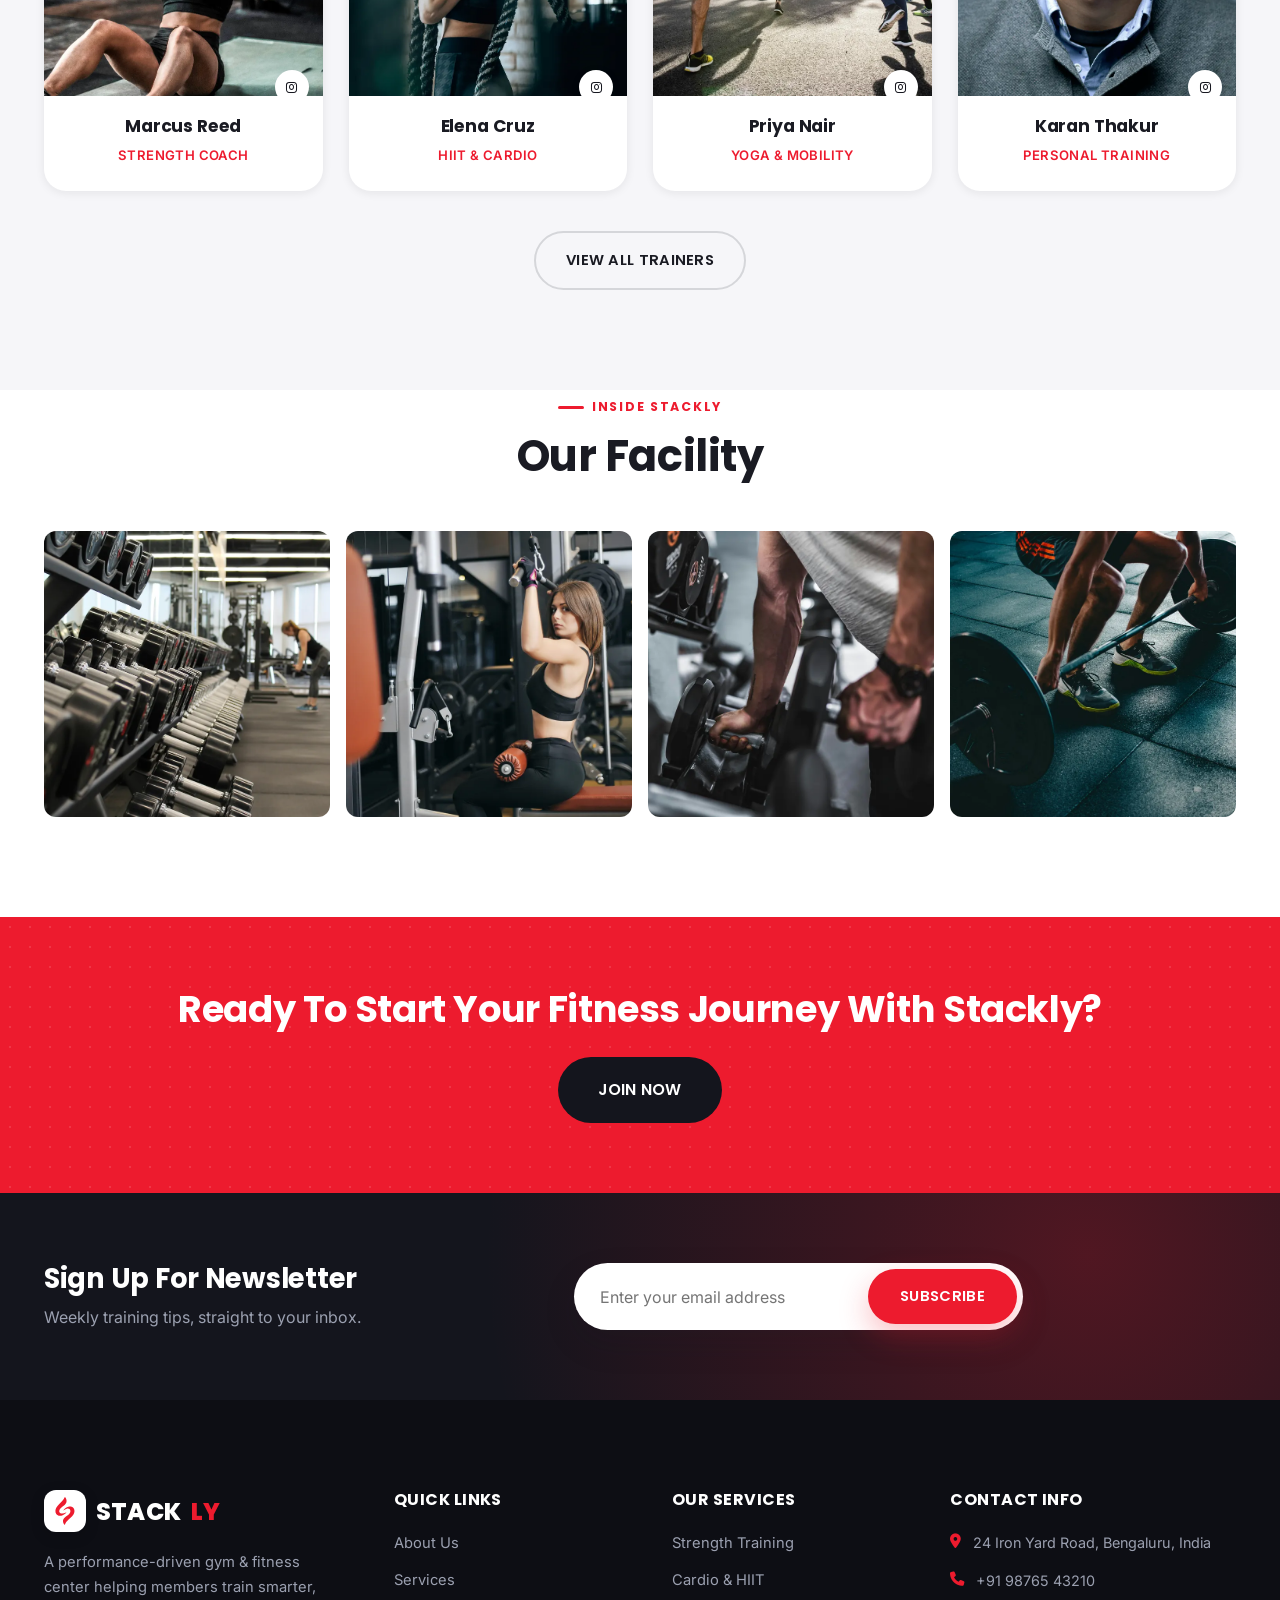
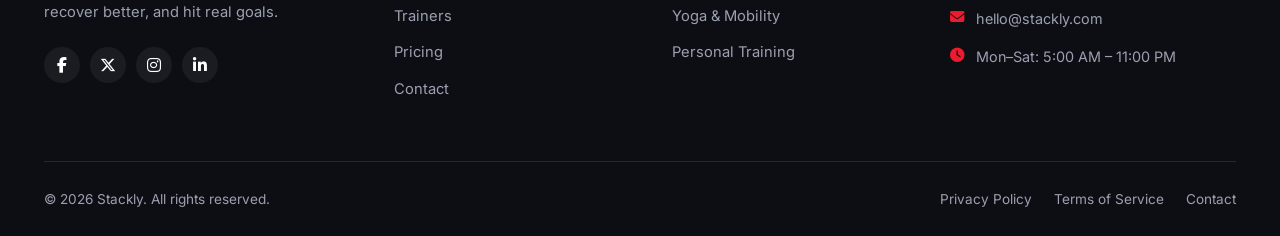
==== commit d23d0a89: "Your second update message" ====
--- a/about.html
+++ b/about.html
@@ -50,7 +50,7 @@
     </ul>
     <div class="nav-actions">
       <a href="login.html" class="btn btn-outline nav-login-btn">Login</a>
-      <a href="signup.html" class="btn btn-primary">Join Now</a>
+      <a href="pricing.html" class="btn btn-primary">Join Now</a>
     </div>
     <button class="nav-toggle" aria-label="Toggle menu" aria-expanded="false"><span></span><span></span><span></span></button>
   </div>
@@ -190,7 +190,7 @@
 <section class="cta-band">
   <div class="container">
     <h2>Ready To Start Your Fitness Journey With Stackly?</h2>
-    <a href="signup.html" class="btn btn-dark btn-lg">Join Now</a>
+    <a href="pricing.html" class="btn btn-dark btn-lg">Join Now</a>
   </div>
 </section>
 
@@ -226,7 +226,7 @@
       </div>
     </div>
     <div class="footer-bottom">
-      <span>© 2026 Stackly. All rights reserved.</span>
+      <span>© <span class="copyright-year">2026</span> Stackly. All rights reserved.</span>
       <div class="legal-links"><a href="#">Privacy Policy</a><a href="#">Terms of Service</a><a href="contact.html">Contact</a></div>
     </div>
   </div>
--- a/style.css
+++ b/style.css
@@ -1229,6 +1229,8 @@
   .bmi-bar { margin-top: 34px; }
   .about-teaser .container { grid-template-columns: 1fr; }
   .teaser-media { max-width: 420px; margin: 0 auto; }
+  .teaser-photo-float { right: 8px; bottom: 8px; width: 40%; }
+  .teaser-exp-badge { left: 4px; }
   .contact-main { grid-template-columns: 1fr; }
   .contact-media { max-width: 460px; margin: 0 auto; }
   .service-detail .container { grid-template-columns: 1fr; }
@@ -1240,7 +1242,8 @@
 @media (max-width: 1023px) {
   .nav-links, .nav-actions { display: none; }
   .nav-toggle { display: flex; }
-  .topbar-meta span:nth-child(3) { display: none; }
+  .topbar { display: none; }
+  .hero { min-height: auto; padding-top: 40px; }
   .kpi-grid { grid-template-columns: repeat(2, 1fr); }
   .dash-grid { grid-template-columns: 1fr; }
   .dash-sidebar { position: fixed; left: 0; top: 0; z-index: 900; transform: translateX(-100%); }
@@ -1314,6 +1317,7 @@
   .hero-stats-row { flex-wrap: wrap; gap: 18px; }
   .brand-strip-track { gap: 44px; }
   .dash-topbar { flex-wrap: wrap; gap: 12px; }
+  .scroll-top { width: 40px; height: 40px; right: 16px; bottom: 16px; font-size: 0.85rem; }
 }
 
 @media (max-width: 480px) {
@@ -1336,7 +1340,11 @@
 
 @media (max-width: 375px) {
   .hero-eyebrow { font-size: 0.72rem; padding: 6px 14px; }
-  .nav-logo { font-size: 1.25rem; }
+  .navbar .container { gap: 10px; }
+  .nav-logo { font-size: 1.1rem; gap: 8px; flex-shrink: 1; min-width: 0; white-space: nowrap; overflow: hidden; }
+  .nav-logo .bolt { width: 34px; height: 34px; border-radius: 10px; flex: none; }
+  .nav-logo .bolt img { width: 18px; }
+  .nav-toggle { flex: none; }
 }
 
 @media (min-width: 1440px) {
